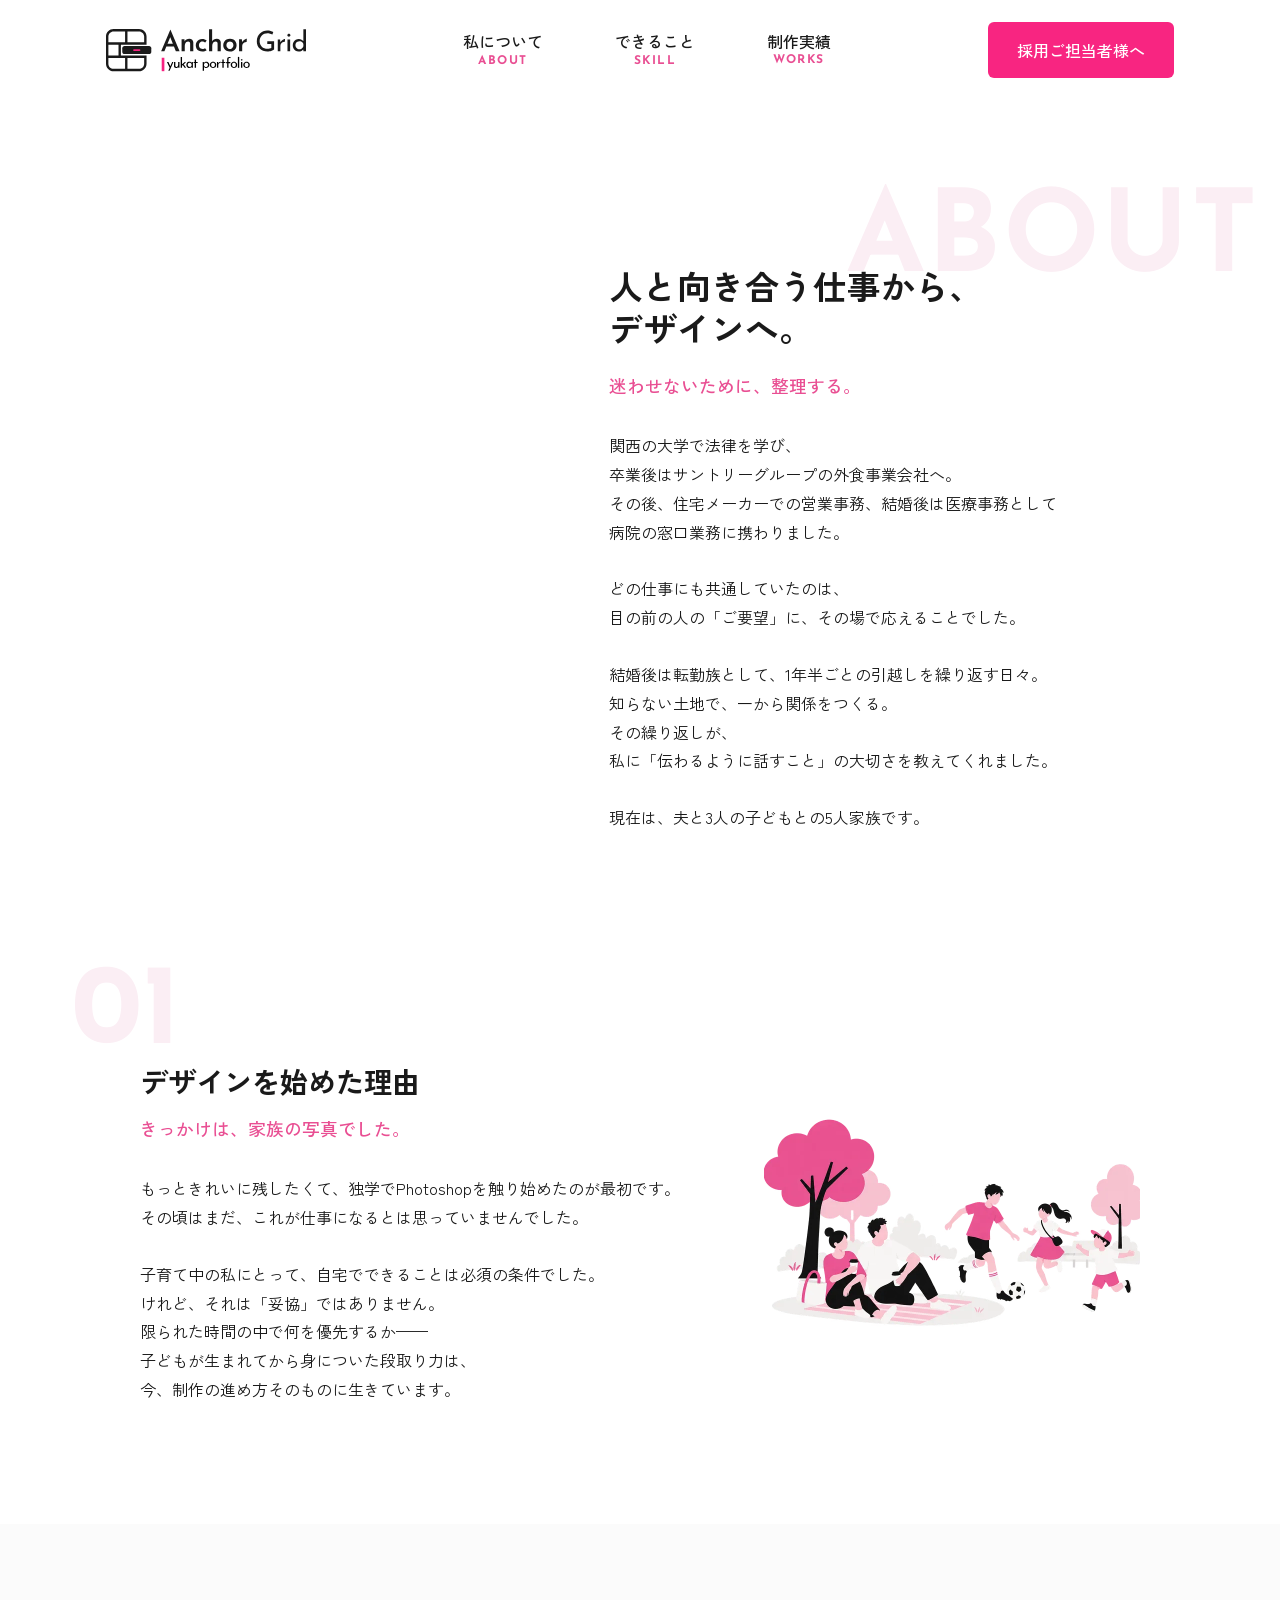
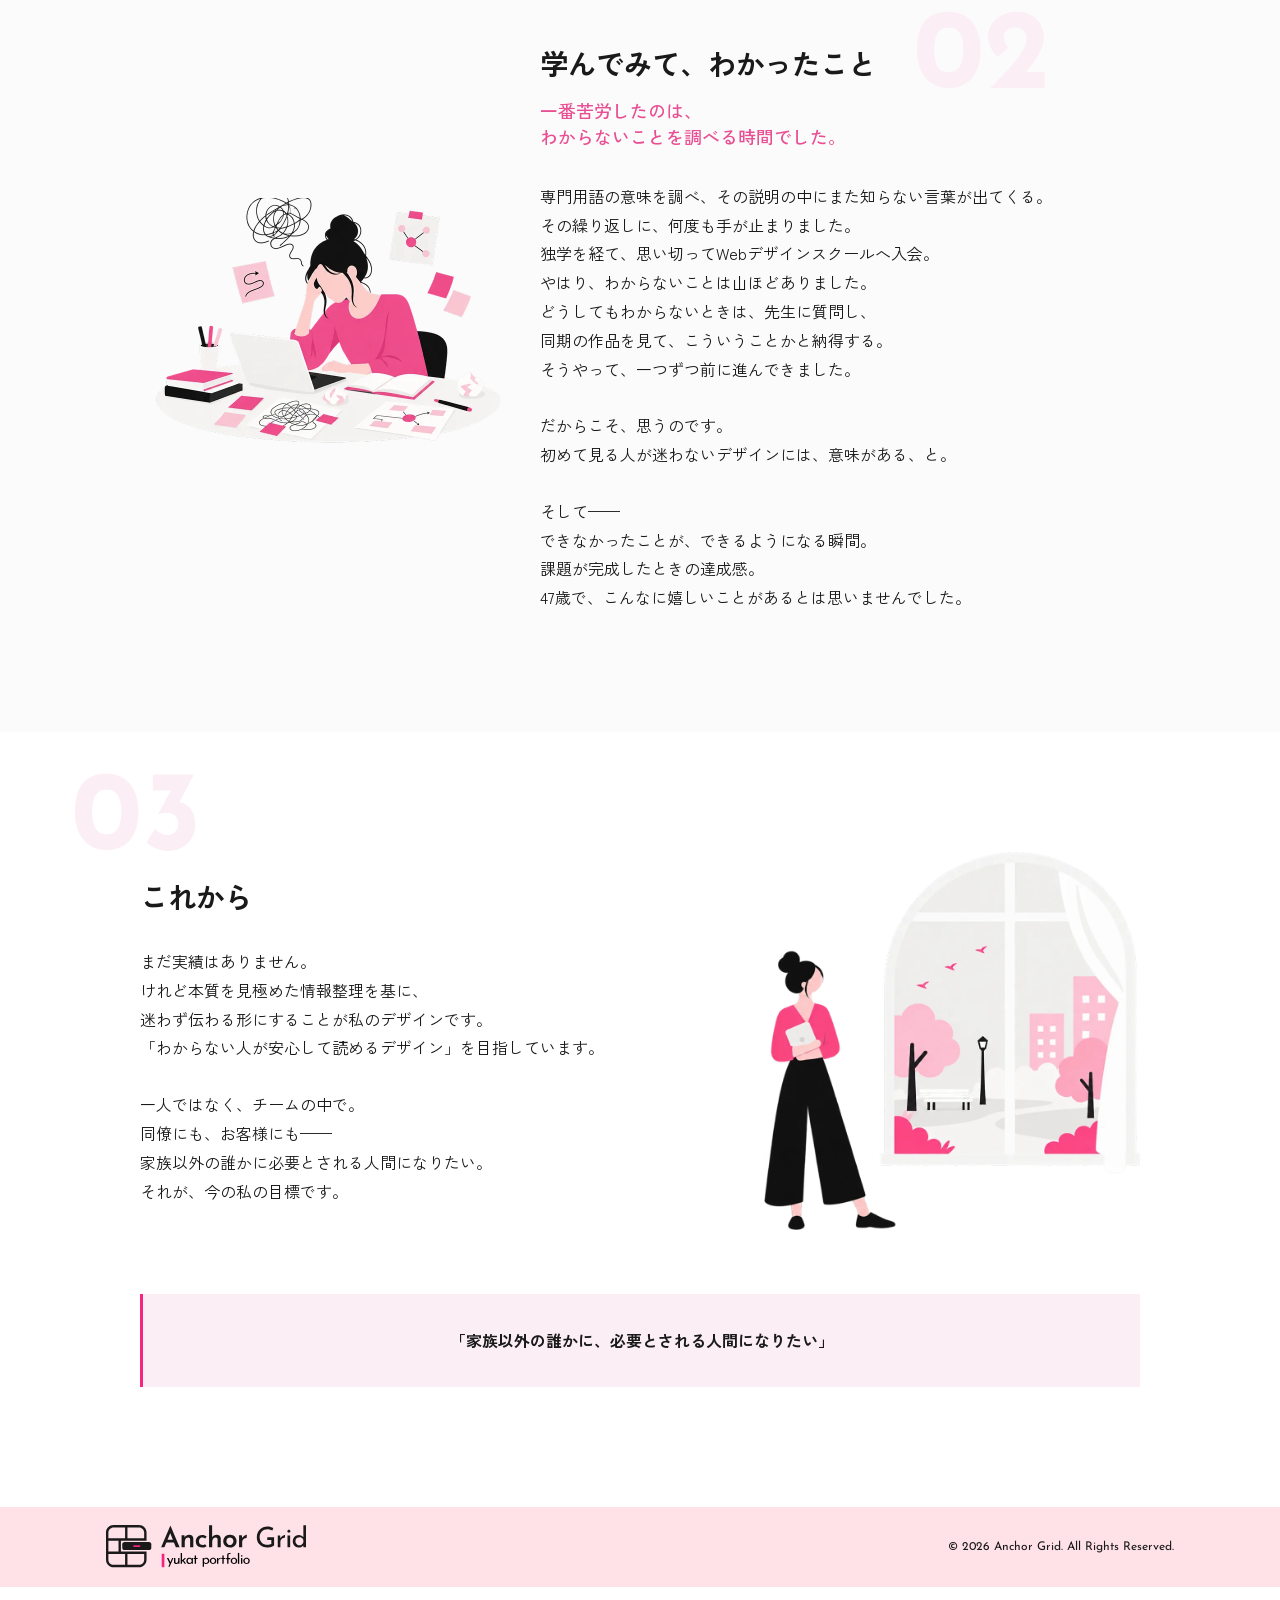
==== about.html @ 67279d37 "下層ページを追加 ■ 追加したページ（10枚） - about.html（私について） - works.html（制作実績一覧） - work-01.html 〜 work-05.html（作品詳細）" ====
<!doctype html>
<html lang="ja">
  <head>
    <meta charset="UTF-8" />
    <meta name="viewport" content="width=device-width, initial-scale=1.0" />
    <title>私について | Anchor Grid</title>

    <link rel="stylesheet" href="./css/reset.css" />
    <link rel="preconnect" href="https://fonts.googleapis.com" />
    <link rel="preconnect" href="https://fonts.gstatic.com" crossorigin />
    <link
      href="https://fonts.googleapis.com/css2?family=Josefin+Sans:wght@400;500;700&family=Zen+Kaku+Gothic+New:wght@400;500;700&display=swap"
      rel="stylesheet"
    />
    <link rel="stylesheet" href="./css/style.css" />
  </head>
  <body>
    <!-- ====================== ヘッダー ====================== -->
    <header class="header">
      <h1 class="logo">
        <a href="index.html">
          <img src="./images/icon-logo.svg" alt="Anchor Grid" />
        </a>
      </h1>
      <nav class="header-nav">
        <ul>
          <li>
            <a href="index.html#about">
              <span class="nav-ja">私について</span>
              <span class="nav-en">ABOUT</span>
            </a>
          </li>
          <li>
            <a href="index.html#skill">
              <span class="nav-ja">できること</span>
              <span class="nav-en">SKILL</span>
            </a>
          </li>
          <li>
            <a href="index.html#works">
              <span class="nav-ja">制作実績</span>
              <span class="nav-en">WORKS</span>
            </a>
          </li>
        </ul>
      </nav>
      <div class="hamburger"><span></span></div>

      <nav class="header-nav-sp">
        <ul>
          <li>
            <a href="index.html#about">
              <span class="nav-ja">私について</span>
              <span class="nav-en">ABOUT</span>
            </a>
          </li>
          <li>
            <a href="index.html#skill">
              <span class="nav-ja">できること</span>
              <span class="nav-en">SKILL</span>
            </a>
          </li>
          <li>
            <a href="index.html#works">
              <span class="nav-ja">制作実績</span>
              <span class="nav-en">WORKS</span>
            </a>
          </li>
          <li>
            <a href="index.html#contact">
              <span class="nav-ja">お問い合わせ</span>
              <span class="nav-en">CONTACT</span>
            </a>
          </li>
        </ul>
        <a href="contact.html" class="btn-cta">採用ご担当者様へ</a>
      </nav>

      <a href="contact.html" class="btn-cta">採用ご担当者様へ</a>
    </header>

    <!-- ================= ① Aboutヒーロー ================= -->
    <section class="about-hero">
      <div class="about-hero-figure">
        <picture>
          <source
            srcset="./images/about-hero-sp.webp"
            media="(max-width: 768px)"
          />
          <img
            src="./images/about-hero.webp"
            alt="ノートパソコンを持って立つ女性のイラスト"
          />
        </picture>
      </div>
      <div class="about-hero-body">
        <p class="about-watermark">ABOUT</p>
        <h2 class="about-hero-heading">
          人と向き合う<br class="br-sp" />仕事から、<br />デザインへ。
        </h2>
        <p class="about-lead">迷わせないために、整理する。</p>
        <p class="about-hero-text">
          関西の大学で法律を学び、<br class="br-md" />卒業後はサントリーグループの外食事業会社へ。<br />
          その後、住宅メーカーでの営業事務、結婚後は医療事務として<br />
          病院の窓口業務に携わりました。
        </p>
        <p class="about-hero-text">
          どの仕事にも共通していたのは、<br />
          目の前の人の「ご要望」に、その場で応えることでした。
        </p>
        <p class="about-hero-text">
          結婚後は転勤族として、1年半ごとの引越しを繰り返す日々。<br />
          知らない土地で、一から関係をつくる。<br />
          その繰り返しが、<br class="br-md" />私に「伝わるように話すこと」の大切さを教えてくれました。
        </p>
        <p class="about-hero-text">現在は、夫と3人の子どもとの5人家族です。</p>
      </div>
    </section>

    <!-- ================= ② デザインを始めた理由 ================= -->
    <section class="story">
      <div class="story-inner">
        <div class="story-body">
          <p class="story-num">01</p>
          <h2 class="story-heading">デザインを始めた理由</h2>
          <p class="about-lead">きっかけは、家族の写真でした。</p>
          <p class="story-text">
            もっときれいに残したくて、独学でPhotoshopを触り始めたのが最初です。<br />
            その頃はまだ、これが仕事になるとは思っていませんでした。
          </p>
          <p class="story-text">
            子育て中の私にとって、自宅でできることは必須の条件でした。<br />
            けれど、それは「妥協」ではありません。<br />
            限られた時間の中で何を優先するか——<br />
            子どもが生まれてから身についた段取り力は、<br />
            今、制作の進め方そのものに生きています。
          </p>
        </div>
        <div class="story-figure">
          <img
            src="./images/about-reason.webp"
            alt="公園で家族が過ごしているイラスト"
          />
        </div>
      </div>
    </section>

    <!-- ================= ③ 学んでみて、わかったこと ================= -->
    <section class="story story-soft story-reverse">
      <div class="story-inner">
        <div class="story-body">
          <p class="story-num">02</p>
          <h2 class="story-heading">学んでみて、わかったこと</h2>
          <p class="about-lead">
            一番苦労したのは、<br class="lead-br" />わからないことを調べる時間でした。
          </p>
          <p class="story-text">
            専門用語の意味を調べ、その説明の中にまた知らない言葉が出てくる。<br />
            その繰り返しに、何度も手が止まりました。<br />
            独学を経て、思い切ってWebデザインスクールへ入会。<br />
            やはり、わからないことは山ほどありました。<br />
            どうしてもわからないときは、先生に質問し、<br />
            同期の作品を見て、こういうことかと納得する。<br />
            そうやって、一つずつ前に進んできました。
          </p>
          <p class="story-text">
            だからこそ、思うのです。<br />
            初めて見る人が迷わないデザインには、意味がある、と。
          </p>
          <p class="story-text">
            そして——<br />
            できなかったことが、できるようになる瞬間。<br />
            課題が完成したときの達成感。<br />
            47歳で、こんなに嬉しいことがあるとは思いませんでした。
          </p>
        </div>
        <div class="story-figure">
          <img
            src="./images/about-learn.webp"
            alt="資料に囲まれてパソコンに向かう女性のイラスト"
          />
        </div>
      </div>
    </section>

    <!-- ================= ④ これから ================= -->
    <section class="story story-future">
      <div class="story-inner">
        <div class="story-body">
          <p class="story-num">03</p>
          <h2 class="story-heading">これから</h2>
          <p class="story-text">
            まだ実績はありません。<br />
            けれど本質を見極めた情報整理を基に、<br />
            迷わず伝わる形にすることが私のデザインです。<br />
            「わからない人が安心して読めるデザイン」を目指しています。
          </p>
          <p class="story-text">
            一人ではなく、チームの中で。<br />
            同僚にも、お客様にも——<br />
            家族以外の誰かに必要とされる人間になりたい。<br />
            それが、今の私の目標です。
          </p>
        </div>
        <div class="story-figure">
          <img
            src="./images/about-future.webp"
            alt="窓の外を眺める女性のイラスト"
          />
        </div>
        <blockquote class="about-quote">
          <p>「家族以外の誰かに、<br class="br-sp" />必要とされる人間になりたい」</p>
        </blockquote>
      </div>
    </section>

    <!-- ====================== フッター ====================== -->
    <footer class="footer">
      <div class="footer-inner">
        <a href="index.html">
          <img
            class="footer-logo"
            src="./images/icon-logo.svg"
            alt="Anchor Grid"
          />
        </a>
        <p class="copyright">© 2026 Anchor Grid. All Rights Reserved.</p>
      </div>
    </footer>

    <script src="https://ajax.googleapis.com/ajax/libs/jquery/3.7.1/jquery.min.js"></script>
    <script>
      $(function () {
        $(".hamburger").on("click", function () {
          $(".hamburger").toggleClass("open");
          $(".header-nav-sp").fadeToggle();
        });

        $(".header-nav-sp a, .logo a").on("click", function () {
          $(".hamburger").removeClass("open");
          $(".header-nav-sp").fadeOut();
        });
      });
    </script>
  </body>
</html>
---- css/style.css ----
@charset "utf-8";
*{
    box-sizing: border-box;
}
html{
    scroll-behavior: smooth;
}

/* ==========================================================
ヘッダー
============================================================= */
.logo{
    width: 200px;
}
.header{
    position: sticky;
    top: 0;
    z-index: 100;
    height: 100px;
    background-color: rgba(255, 255, 255, 0.2);
    backdrop-filter: blur(12px);
    -webkit-backdrop-filter: blur(12px);
    display: flex;
    justify-content: space-between;
    align-items: center;
    padding: 0 8.3%;
}
.header-nav ul{
    display: flex;
    gap: 72px;
}
.nav-ja{
    display: block;
    font-size: 16px;
    font-weight: 500;
    line-height: 1;
}
.nav-en{
    display: block;
    margin-top: 8%;
    font-family: "Josefin Sans", sans-serif;
    font-size: 12px;
    font-weight: 700;
    letter-spacing: 0.12em;
    line-height: 1;
    color: #e94f93;
}
.header-nav a{
    text-align: center;
}
.btn-cta{
    display: flex;
    justify-content: center;
    align-items: center;
    width: 186px;
    height: 56px;
    border-radius: 6px;
    background-color: #f82581;
    color: #ffffff;
    font-size: 16px;
    font-weight: 500;
}

/* ========================================================
ヒーロー
=========================================================== */
.hero{
    aspect-ratio: 1440 / 900;
    height: auto;
    padding-top: 100px;
    position: relative;
    max-width: 1440px;
    margin: 0 auto;
}
.hero-catch{
    font-size: min(3.89vw,56px);
    font-weight: 500;
    line-height: 1.2;
    margin-top: 5.6%;
}
.hero-catch strong{
    font-size: min(5vw,72px);
    font-weight: 500;
}
.hero-lead{
    position: relative;
    z-index: 1;
    writing-mode: vertical-rl;
    font-size: 14px;
    line-height: 2.5;
    letter-spacing: 0.15em;
    margin-left: 58.3%;
    margin-top: -1%;
}
.hero-illust{
    position: absolute;
    top: 37.8%;
    left: 29.2%;
    width: 63.5%;
}
.hero picture{
    display: contents;
}
.hero-grid-left{
    position: absolute;
    top: 0;
    left: 0;
    width: 24.3%;
}
.hero-grid-right{
    position: absolute;
    bottom: 10%;
    right: 0;
    width: 34%;
}
.hero-scroll{
    position: absolute;
    top: 60%;
    left: 5.5%;
    writing-mode: vertical-rl;
    font-family: "Josefin Sans", sans-serif;
    font-size: 12px;
    letter-spacing: 0.12em;
    color: #e94f93;
}
.hero-scroll-arrow{
    position: absolute;
    top: 58.9%;
    left: 5%;
    width: 16px;
}
/* ===============================================================
共通パーツ
================================================================== */
.section-label{
    font-family: "Josefin Sans", sans-serif;
    font-size: clamp(11px, 0.97vw, 14px);
    font-weight: 700;
    color: #e94f93;
    text-align: center;
}
.section-heading{
    font-size: min(2.22vw, 32px);
    font-weight: 500;
    text-align: center;
    margin-top: 8px;
}
.content-width{
    width: 69.4%;
    max-width: 1000px;
    margin: 0 auto;
    padding: 0 20px;
}

/* ==========================================================
私について（ABOUT）
============================================================= */
.about-text{
    width: 76.8%;
    font-size: 16px;
    line-height: 2.56;
    text-align: center;
    margin: 64px auto 0;
}
.view-more{
    display: inline-block;
    position: relative;
    margin-top: 100px;
    font-family: "Josefin Sans", sans-serif;
    font-size: 14px;
    letter-spacing: 0.04em;
    padding-bottom: 6px;
    color: #FD1774;
}
.view-more::after{
    content: "";
    position: absolute;
    left: 0;
    bottom: 0;
    width: 100%;
    height: 1px;
    background-color: #FD1774;
    transform-origin: left;
}
.view-more:hover::after{
    animation: draw-line 0.4s ease-out;    
}
@keyframes draw-line{
    0% { transform: scaleX(0);}
    100% { transform: scaleX(1);}
}
.about{
    text-align: center;
    position: relative;
    max-width: 1440px;
    margin: 0 auto;
    padding-top: 64px;
}
.about .content-width{
    position: relative;
    z-index: 1;
}
.about-illust{
    position: absolute;
    top: auto;
    bottom: -15.6%;
    left: 55.6%;
    width: 23.6%;
}
.tag{
    position: absolute;
    height: 26px;
    line-height: 26px;
    padding: 0 16px;
    background-color: #FFF9FA;
    font-size: 13px;
    border-radius: 4px;
    white-space: nowrap;
}
.tag-1{
    top: 22.1%;
    left: 13.7%;
    animation: float-a 1s ease-in-out infinite;
}
.tag-2{
    top: 42.8%;
    left: 10.1%;
    animation: float-b 2s ease-in-out infinite;
}
.tag-3{
    top: 67.1%;
    left: 10.4%;
    animation: float-c 3s ease-in-out infinite;
}
.tag-4{
    top: 92.9%;
    left: 15.9%;
    animation: float-d 2s ease-in-out infinite;
}
.tag-5{
    top: 21.5%;
    right: 12%;
    animation: float-e 3s ease-in-out infinite;
}
.tag-6{
    top: 43.4%;
    right: 12.5%;
    animation: float-f 2s ease-in-out infinite;
}
.tag-7{
    top: 65.1%;
    right: 10%;
    animation: float-g 1s ease-in-out infinite;
}
.tag-8{
    top: 89.4%;
    right: 11.5%;
    animation: float-h 3s ease-in-out infinite;
}
@keyframes float-a{
    0%, 100% { transform: translateY(0)     rotate(-4deg); }
    50%      { transform: translateY(-4px) rotate(-4deg); }
}
@keyframes float-b{
    0%, 100% { transform: translateY(0)     rotate(2deg); }
    50%      { transform: translateY(-8px) rotate(2deg); }
}
@keyframes float-c{
    0%, 100% { transform: translateY(0)     rotate(-5deg); }
    50%      { transform: translateY(-12px) rotate(-5deg); }
}
@keyframes float-d{
    0%, 100% { transform: translateY(0)     rotate(4deg); }
    50%      { transform: translateY(-8px) rotate(4deg); }
}
@keyframes float-e{
    0%, 100% { transform: translateY(0)     rotate(-6deg); }
    50%      { transform: translateY(-12px) rotate(-6deg); }
}
@keyframes float-f{
    0%, 100% { transform: translateY(0)     rotate(8deg); }
    50%      { transform: translateY(-10px) rotate(8deg); }
}
@keyframes float-g{
    0%, 100% { transform: translateY(0)     rotate(-7deg); }
    50%      { transform: translateY(-4px) rotate(-7deg); }
}
@keyframes float-h{
    0%, 100% { transform: translateY(0)     rotate(10deg); }
    50%      { transform: translateY(-4px) rotate(10deg); }
}
/* =================================================
できること（SKILL）
==================================================== */
.skill{
    max-width: 1440px;
    margin: 160px auto 0;
    text-align: center;
}
.skill-inner{
    max-width: 1200px;
    margin: 0 auto;
    padding: 46px 0;
    background-color: #FBEEF4;
    border-radius: 8px;
}
.skill-list{
    display: flex;
    gap: 24px;
    max-width: 1000px;
    margin: 0 auto;
    margin-top: 64px;
}
.skill-card{
    width: 23.2%;
    background-color: #ffffff;
    border-left: 8px solid #F4C0CD;
    border-radius: 6px;
    padding: 23px 23px 0;
    text-align: left;
}
.skill-name{
    font-size: 17px;
    line-height: 1.45;
    font-family: "Josefin Sans",sans-serif;
    font-weight: 700;
    padding-bottom: 8px;
    border-bottom: 1px solid #E6E2D8;
    margin-bottom: 8px;
}
.skill-text{
    font-size: 13px;
    font-weight: 500;
    line-height: 1.6;
    padding-bottom: 32px;
    letter-spacing: 0.04em;
}
.skill-illust{
    width: 34.2%;
}

/* ===============================================
制作実績　(works)
================================================== */
.works{
    position: relative;
    margin: 100px 0 0;
    padding-top: 60px;
    text-align: center;
    background-image: repeating-linear-gradient(
        to bottom,
        #FFE1FC 0px,
        #FFE1FC 1px,
        transparent 1px,
        transparent 113px
    );
    padding-bottom: 180px;
}

.works-inner{
    max-width: 1440px;
    margin: 0 auto;    
}
.works-head{
    position: relative;
}
.works-icon{
    position: absolute;
    top: 0;
    margin-top: -2.08%;
    left: 31.8%;
    width: 8.8%;
}
.work-card{
    display: flex;
    max-width: 760px;
    aspect-ratio: 760 / 360;
    height: auto;
    margin: 64px auto 0;
    border: min(0.56vw, 8px) solid #EDD9DF;
    text-align: left;
    background-color: #ffffff;
    transform: scale(0.75);
    opacity: 0.7;
    transition: 0.3s;
    will-change: transform;
}
.slick-initialized .work-card{
    display: flex;
}
/* カード全体をリンクにする。中の2つを横並びに保つ */
.work-card-link{
    display: flex;
    width: 100%;
    color: inherit;
}
.work-info{
    width: 34%;
}
.work-image-area{
    width: 66%;
    background-color: #F4C0CD;
    display: flex;
    justify-content: center;
    align-items: center;
    padding: min(1.39vw, 20px);
    border-left: 1px solid #E6E2D8;

}
.work-image{
    width: 70%;
}
.work-num{
    display: inline-block;
    font-family: "Josefin Sans", sans-serif;
    font-size: min(1.11vw, 16px);
    background-color: #F4C0CD;
    padding: min(0.56vw, 8px) min(2.99vw, 43px) min(0.56vw, 8px) min(0.83vw, 12px);
    border-radius: 0px min(0.28vw, 4px) min(0.28vw, 4px) 0px;
    margin-top: min(4.86vw, 70px);
}
.work-category{
    font-size: min(0.83vw, 12px);
    font-weight: 500;
    color: #E94F93;
    margin-top: min(1.53vw, 22px);
    margin-left: min(0.69vw, 10px);
}
.work-title{
    font-family: "Zen Kaku Gothic New", sans-serif;
    font-size: min(1.53vw, 22px);
    font-weight: 700;
    line-height: 1.3;
    margin-top: min(0.83vw, 12px);
    margin-left: min(0.69vw, 10px);
}
.work-tool{
    display: inline-block;
    font-size: min(0.83vw, 12px);
    background-color: #F5F2F4;
    margin-top: min(0.97vw, 14px);
    margin-left: min(0.69vw, 10px);
    border-radius: 4px;
    color: #9E9E9E;
    padding: 2px 4px;
    width: 100%;
    max-width: min(9.72vw, 140px);
    text-align: center;
}
.work-image-double{
    align-items: center;
}
.work-image-inner{
    display: flex;
    align-items: flex-end;
    gap: 2%;
}
.work-image-luxury{
    width: 43%;
}
.work-image-pop{
    width: 54%;
}
.work-title-03{
    letter-spacing: -0.06em;
}
.work-title-04{
    letter-spacing: -0.06em;
}
.work-image-04{
    width: 93%;
}
.work-image-05{
    width: 80%;
}
.work-image-01{
    width: 85%;
}
.work-title-05{
    letter-spacing: 0.05em;
}
.slick-center,
.is-center{
    transform: scale(1);
    opacity: 1;
}
.slick-prev,
.slick-next{
    top: auto;
    bottom: -88px;
    transform: none;
    width: 48px;
    height: 48px;
    border: 1px solid #1A1A1A;
    border-radius: 50%;
}
.slick-prev{
    left: auto;
    right: 50%;
    margin-right: 12px;
}
.slick-next{
    left: 50%;
    right: auto;
    margin-left: 12px;
}
.slick-prev:before,
.slick-next:before{
    color: #1A1A1A;
    opacity: 1;
    font-family: "Josefin Sans", sans-serif;
    font-size: 28px;
}
.slick-prev:before{
    content: "‹";
}
.slick-next:before{
    content: "›";
}
.works-more{
    display: inline-block;
    position: relative;
    margin-top: 120px;
    font-family: "Zen Kaku Gothic New", sans-serif;
    font-size: 16px;
    font-weight: 400;
    letter-spacing: 0.04em;
    padding-bottom: 8px;
}
.works-more::after{
    content: "";
    position: absolute;
    left: 0;
    bottom: 0;
    width: 100%;
    height: 1px;
    background-color: #1A1A1A;
    transform-origin: left;
}
.works-more:hover::after{
    animation: draw-line 0.4s ease-out;
}
/* ==========================================================
お問い合わせ
============================================================= */
.contact{
    position: relative;
    overflow: hidden;
    max-width: 1440px;
    margin: 0 auto;
    padding-top: 64px;
    padding-bottom: 177px;
    text-align: center;
}
.contact-text{
    margin-top: 36px;
    font-size: 16px;
    line-height: 2;
}
.contact-btn{
    margin: 68px auto 0;
}
.contact-deco{
    position: absolute;
    top: 60px;
    left: 0px;
    width: 17.4%;
}
.contact-illust{
    position: absolute;
    top: 200px;
    right: 19.6%;
    width: 22.2%;
    aspect-ratio: 1;
    object-fit: contain;
}
/* ==========================================================
フッター
============================================================= */
.footer{
    background-color: #FFE1E8;
}
.footer-inner{
    display: flex;
    justify-content: space-between;
    align-items: center;
    max-width: 1440px;
    height: 80px;
    margin: 0 auto;
    padding: 0 8.3%; 
}
.footer-logo{
    width: 200px;
}
.copyright{
    font-family: "Josefin Sans", sans-serif;
    font-size: 12px;
}
/* ==========================================================
ホバー（ヘッダー）
============================================================= */

/* ロゴ */
.logo a{
    display: block;
    transition: 0.3s;
}
.logo a:hover{
    opacity: 0.4;
}

/* ナビ3つ */
.header-nav a{
    transition: 0.3s;
}
.header-nav a:hover{
    opacity: 0.4;
}

/* 色の入れ替え用 */
.nav-ja,
.nav-en{
    transition: 0.3s;
}
.header-nav a:hover .nav-ja{
    color: #e94f93;
}
.header-nav a:hover .nav-en{
    color: #1a1a1a;
}

/* CTAボタン */
.btn-cta{
    transition: 0.3s;
}
.btn-cta:hover{
    background-color: #F891BE;
}
/* ==========================================================
ホバー（制作実績）
============================================================= */

/* カード（中央のみ） */
.slick-center:hover,
.is-center:hover{
    border-color: #F82581;
}

/* 矢印ボタン */
.slick-prev,
.slick-next{
    transition: 0.3s;
}
.slick-prev:hover,
.slick-next:hover{
    opacity: 0.4;
}
/* カーソルを指マークに */
.slick-center,
.is-center{
    cursor: pointer;
}

/* 画像がゆっくり拡大 */
.work-image-area{
    overflow: hidden;
}
.work-image{
    transition: 0.4s;
}
.slick-center:hover .work-image,
.is-center:hover .work-image{
    transform: scale(1.08);
}
.work-info{
    transition: 0.3s;
}
.slick-center:hover .work-info,
.is-center:hover .work-info{
    background-color: #FBEEF4;
}
/* ==========================================================
ホバー（フッター）
============================================================= */
.footer-inner a{
    transition: 0.3s;
}
.footer-inner a:hover{
    opacity: 0.4;
}
#about,
#skill,
#works,
#contact{
    scroll-margin-top: 120px;
}
/* ==========================================================
ハンバーガーメニュー
============================================================= */
.hamburger{
    display: none;
    position: relative;
    width: 32px;
    height: 22px;
    cursor: pointer;
    z-index: 200;
}
.hamburger span,
.hamburger::before,
.hamburger::after{
    content: "";
    position: absolute;
    left: 0;
    width: 100%;
    height: 2px;
    background-color: #1A1A1A;
    transition: 0.3s;
}
.hamburger::before{ top: 0; }
.hamburger span{ top: 10px; }
.hamburger::after{ bottom: 0; }

.hamburger.open span{ background-color: transparent; }
.hamburger.open::before{ top: 10px; transform: rotate(45deg); }
.hamburger.open::after{ bottom: 10px; transform: rotate(-45deg); }

.header-nav-sp{
    display: none;
    position: fixed;
    top: 100px;
    left: 0;
    width: 100%;
    height: calc(100vh - 100px);
    background-color: #ffffff;
    z-index: 150;
    padding-top: 60px;
    text-align: center;
}
.header-nav-sp ul{
    display: flex;
    flex-direction: column;
    gap: 40px;
}
.header-nav-sp .nav-ja{
    font-size: 20px;
}
.header-nav-sp .nav-en{
    font-size: 14px;
    color: #1a1a1a;
    margin-top: 6px;
}
.header-nav-sp .btn-cta{
    margin: 60px auto 0;
}
/* ==========================================================
Aboutページ
============================================================= */
.br-sp,
.br-md,
.br-card{
    display: none;
}
/* パソコンだけ改行する（スマホでは自然に折り返す） */
.br-pc{
    display: inline;
}
.about-hero{
    position: relative;
    overflow: hidden;
    display: flex;
    align-items: flex-start;
    gap: 1.81%;
    max-width: 1440px;
    margin: 0 auto;
    padding-bottom: 110px;
}
.about-hero-figure{
    width: 45.8%;
    margin-top: 60px;
    flex-shrink: 0;
}
.about-hero-figure picture{
    display: contents;
}
.about-hero-figure img{
    width: 100%;
    display: block;
}
.about-hero-body{
    padding-top: 165px;
    padding-right: 40px;
}
.about-watermark{
    position: absolute;
    top: 72px;
    right: 20px;
    width: 700px;
    text-align: right;
    font-family: "Josefin Sans", sans-serif;
    font-size: min(8.89vw, 128px);
    line-height: 1.25;
    font-weight: 700;
    color: #FBEEF4;
    letter-spacing: 0.02em;
}
.about-hero-heading{
    position: relative;
    z-index: 1;
    font-family: "Zen Kaku Gothic New", sans-serif;
    font-size: min(2.64vw, 38px);
    line-height: 1.25;
    font-weight: 700;
    color: #1A1A1A;
}
.about-lead{
    position: relative;
    z-index: 1;
    font-size: min(1.39vw, 20px);
    line-height: 1.45;
    font-weight: 500;
    color: #E94F93;
    margin-top: 24px;
}
.about-hero-text{
    position: relative;
    z-index: 1;
    max-width: 580px;
    font-size: 16px;
    line-height: 1.8;
    color: #1A1A1A;
    margin-top: 32px;
}
.about-hero-text + .about-hero-text{
    margin-top: 28px;
}

/* ---------- 01 / 02 / 03 の共通ブロック ---------- */
.story{
    position: relative;
    overflow: hidden;
    padding-bottom: 120px;
}
.story-soft{
    background-color: #FBFBFB;
}
.story-inner{
    display: flex;
    flex-wrap: wrap;
    align-items: center;
    justify-content: center;
    gap: 24px;
    max-width: 1040px;
    margin: 120px auto 0;
    padding: 0 20px;
}
.story-reverse .story-inner{
    flex-direction: row-reverse;
}
.story-body{
    flex: 600 1 0;
    min-width: 0;
}
.story-num{
    position: absolute;
    top: 16px;
    left: 5.56%;
    font-family: "Josefin Sans", sans-serif;
    font-size: min(8.89vw, 128px);
    line-height: 1;
    font-weight: 700;
    color: #FBEEF4;
}
.story-reverse .story-num{
    top: 79px;
    left: 71.3%;
    right: auto;
}
.story-future .story-num{
    top: 33px;
}
.story-heading{
    position: relative;
    z-index: 1;
    font-family: "Zen Kaku Gothic New", sans-serif;
    font-size: min(2.22vw, 32px);
    line-height: 1.35;
    font-weight: 700;
    color: #1A1A1A;
}
.story-body .about-lead{
    margin-top: 16px;
}
.story-text{
    position: relative;
    z-index: 1;
    font-size: 16px;
    line-height: 1.8;
    color: #1A1A1A;
    margin-top: 32px;
}
.story-text + .story-text{
    margin-top: 28px;
}
.story-figure{
    flex: 376 1 0;
    min-width: 0;
}
.story-figure img{
    width: 100%;
    display: block;
}

/* ---------- 引用ブロック ---------- */
.about-quote{
    width: 100%;
    margin: 40px 0 0;
    padding: 32px 40px;
    background-color: #FBEEF4;
    border-left: 3px solid #F82581;
    text-align: center;
}
.about-quote p{
    font-family: "Zen Kaku Gothic New", sans-serif;
    font-size: min(1.25vw, 18px);
    line-height: 1.8;
    font-weight: 700;
    color: #1A1A1A;
}

/* ==========================================================
制作実績一覧（works.html）
============================================================= */
.works-page{
    position: relative;
    overflow: hidden;
    max-width: 1440px;
    margin: 0 auto;
    padding-bottom: 120px;
}
.works-page-watermark{
    position: absolute;
    top: 14px;
    right: 20px;
    width: 700px;
    text-align: right;
    font-family: "Josefin Sans", sans-serif;
    font-size: min(8.89vw, 128px);
    line-height: 1.25;
    font-weight: 700;
    color: #FBEEF4;
    letter-spacing: 0.02em;
}
.works-page-heading{
    position: relative;
    z-index: 1;
    font-family: "Zen Kaku Gothic New", sans-serif;
    font-size: min(3.33vw, 48px);
    line-height: 1.25;
    font-weight: 700;
    color: #1A1A1A;
    text-align: center;
    padding-top: 127px;
}
.works-grid{
    display: flex;
    flex-wrap: wrap;
    gap: 49px 21px;
    max-width: 1040px;
    margin: 45px auto 0;
    padding: 0 20px;
}
.works-item{
    width: calc(50% - 10.5px);
    background-color: #ffffff;
    border: 1px solid #F0EBE9;
    border-radius: 4px;
    overflow: hidden;
}
.works-item-figure{
    aspect-ratio: 488 / 282;
    background-color: #FBEEF4;
    display: flex;
    justify-content: center;
    align-items: center;
    padding: 16px;
}
.works-item-figure img{
    max-width: 100%;
    max-height: 100%;
    object-fit: contain;
}
.works-item-figure-double{
    gap: 2%;
}
.works-item-figure-double img{
    max-width: 48%;
}
.works-item-body{
    padding: 24px 20px 28px;
}
/* 1枚目だけ説明文が0.5px入りきらず2行になるため、左右の余白を3pxだけ詰めて1行に収める */
.works-item-wide .works-item-body{
    padding-left: 17px;
    padding-right: 17px;
}
.works-item-title{
    font-family: "Zen Kaku Gothic New", sans-serif;
    font-size: min(1.53vw, 22px);
    line-height: 1.45;
    font-weight: 700;
    color: #1A1A1A;
}
.works-item-text{
    font-size: 14px;
    line-height: 1.8;
    color: #8A8A8A;
    margin-top: 12px;
}
.works-item-tags{
    display: flex;
    flex-wrap: wrap;
    gap: 8px;
    margin-top: 16px;
}
.works-item-tags li{
    background-color: #F5F2F4;
    border-radius: 4px;
    padding: 6px 12px;
    font-size: 12px;
    line-height: 1;
    font-weight: 500;
    letter-spacing: 0.08em;
    color: #1A1A1A;
}
.works-item-link{
    display: inline-block;
    position: relative;
    margin-top: 24px;
    padding-bottom: 6px;
    font-size: 14px;
    font-weight: 500;
    color: #E94F93;
}
.works-item-link::after{
    content: "";
    position: absolute;
    left: 0;
    bottom: 0;
    width: 100%;
    height: 1px;
    background-color: #E94F93;
    transform-origin: left;
}
.works-item-link:hover::after{
    animation: draw-line 0.4s ease-out;
}

/* ==========================================================
作品詳細（work-01.html 〜 work-05.html）
========================================================== */
.detail{
    max-width: 1440px;
    margin: 0 auto;
    padding-bottom: 82px;
}
.detail-inner{
    max-width: 1168px;
    margin: 0 auto;
    padding: 0 20px;
}
/* ピンク帯だけ1128px。ほかのセクションは1000pxで中央に置く */
.detail-figure,
.detail-block,
.detail-pager{
    max-width: 1000px;
    margin-left: auto;
    margin-right: auto;
}

/* ---------- ピンクの見出しブロック ---------- */
.detail-hero{
    margin-top: 40px;
    background-color: #FBEEF4;
    padding: 64px 68px;
}
.breadcrumb{
    font-size: 14px;
    line-height: 1.5;
    color: #8A8A8A;
}
.breadcrumb a{
    color: #8A8A8A;
}
.breadcrumb-sep{
    margin: 0 6px;
}

.detail-label{
    font-family: "Josefin Sans", sans-serif;
    font-size: 14px;
    line-height: 1.5;
    font-weight: 700;
    letter-spacing: 0.08em;
    color: #E94F93;
    margin-top: 18px;
}
.detail-title{
    font-size: min(3.33vw, 48px);
    line-height: 1.25;
    font-weight: 700;
    color: #1A1A1A;
    margin-top: 8px;
}
.detail-tags{
    display: flex;
    flex-wrap: wrap;
    gap: 10px;
    margin-top: 6px;
}
.detail-tags li{
    display: flex;
    align-items: center;
    height: 28px;
    padding: 0 11px;
    background-color: #ffffff;
    border-radius: 4px;
    font-size: 12px;
    line-height: 1;
    letter-spacing: 0.06em;
    color: #1A1A1A;
}
.detail-lead{
    font-size: 16px;
    line-height: 1.8;
    color: #1A1A1A;
    margin-top: 10px;
}

/* ---------- 作品画像 ---------- */
.detail-figure{
    margin-top: 22px;
    padding-bottom: 80px;
}
.detail-figure img{
    display: block;
    width: 86.8%;
    margin: 0 auto;
    aspect-ratio: 4 / 3;
    object-fit: contain;
}
/* 2案を並べて見せる（work-03）。下端を揃える */
.detail-figure-pair{
    display: flex;
    align-items: flex-end;
    justify-content: center;
    gap: 1.3%;
    width: 100%;
}
.detail-figure-pair img{
    margin: 0;
}
.detail-figure-pair .detail-figure-luxury{
    width: 45%;
    aspect-ratio: 1 / 1;
}
.detail-figure-pair .detail-figure-pop{
    width: 50%;
    aspect-ratio: 500 / 281;
}

/* 正方形バナー（work-02など）は横幅を抑えて中央に置く */
.detail-figure-square img{
    width: 75.4%;
    aspect-ratio: 1 / 1;
}
/* 横長の一枚もの（work-04）。1000pxの箱より少し外まで広げる */
.detail-figure-wide{
    max-width: 1046px;
}
.detail-figure-wide img{
    width: 100%;
    aspect-ratio: 2088 / 1270;
}
/* work-05はさらに大きい1322px。ピンク帯(1128px)より外まで出すため、
   いったん中央に寄せてから自分の幅の半分だけ左にずらす */
.detail-figure-work05{
    max-width: none;
    width: min(1322px, calc(100vw - 40px));
    margin-left: 50%;
    transform: translateX(-50%);
}
.detail-figure-work05 img{
    width: 100%;
    aspect-ratio: 2662 / 1766;
}

/* ---------- セクション共通 ---------- */
.detail-section-label{
    font-family: "Josefin Sans", sans-serif;
    font-size: 14px;
    line-height: 1;
    font-weight: 700;
    letter-spacing: 0.08em;
    color: #E94F93;
}
.detail-section-heading{
    font-size: min(1.53vw, 22px);
    line-height: 1.45;
    font-weight: 700;
    color: #1A1A1A;
    margin-top: 2px;
}
.detail-block-overview{
    padding-bottom: 60px;
}
.detail-block-purpose{
    padding-bottom: 120px;
}
.detail-block-challenge{
    padding-bottom: 96px;
}


/* ---------- 制作概要の表 ---------- */
.detail-table{
    margin-top: 20px;
}
.detail-table-row{
    display: flex;
    align-items: center;
    min-height: 58px;
    border-bottom: 1px solid #F2F0EB;
}
.detail-table-row dt{
    width: 160px;
    flex-shrink: 0;
    font-size: 14px;
    line-height: 1.6;
    color: #8A8A8A;
}
.detail-table-row dd{
    font-size: 14px;
    line-height: 1.6;
    color: #1A1A1A;
}

/* ---------- 本文とカード ---------- */
.detail-body{
    font-size: 16px;
    line-height: 1.8;
    color: #1A1A1A;
    margin-top: 8px;
}
.detail-cards{
    display: flex;
    gap: 8px;
    margin-top: 12px;
}
.detail-card{
    width: calc(50% - 4px);
    background-color: #ffffff;
    border: 1px solid #F0EBE9;
    border-radius: 4px;
    padding: 32px 28px;
}
.detail-card-title{
    font-size: min(1.39vw, 20px);
    line-height: 1.45;
    font-weight: 700;
    color: #1A1A1A;
}
.detail-card-text{
    font-size: 15px;
    line-height: 2;
    color: #1A1A1A;
    margin-top: 16px;
}

/* ---------- 前後の作品へ ---------- */
.detail-pager{
    display: flex;
    justify-content: center;
    align-items: center;
    gap: 24px;
}
.detail-pager a{
    display: flex;
    align-items: center;
    justify-content: center;
    min-height: 40px;
    padding: 0 20px;
    border: 1px solid #F0EBE9;
    border-radius: 4px;
    font-size: 13px;
    line-height: 1.5;
    color: #1A1A1A;
}

/* ==========================================================
お問い合わせ／プライバシーポリシー／送信完了
========================================================== */
.contact-page{
    position: relative;
    overflow: hidden;
    max-width: 1440px;
    margin: 0 auto;
    padding-bottom: 120px;
}
.contact-page-watermark{
    position: absolute;
    top: 60px;
    right: 20px;
    width: 700px;
    text-align: right;
    font-family: "Josefin Sans", sans-serif;
    font-size: min(8.89vw, 128px);
    line-height: 1.05;
    font-weight: 700;
    color: #FBEEF4;
    letter-spacing: 0.02em;
}
.contact-inner{
    position: relative;
    z-index: 1;
    width: 600px;
    max-width: calc(100% - 40px);
    margin: 0 auto;
    padding-top: 48px;
}
.contact-page-heading{
    font-size: min(3.33vw, 48px);
    line-height: 1.25;
    font-weight: 700;
    color: #1A1A1A;
}
.contact-page-lead{
    font-size: 14px;
    line-height: 1.9;
    color: #1A1A1A;
    margin-top: 20px;
}
.contact-page-required{
    font-size: 12px;
    line-height: 1.5;
    color: #E94F93;
    margin-top: 12px;
}

/* ---------- 入力フォーム ---------- */
.contact-form{
    margin-top: 24px;
}
.form-group{
    margin-top: 20px;
}
.form-label{
    display: block;
    font-size: 13px;
    line-height: 1.5;
    font-weight: 500;
    color: #1A1A1A;
}
.form-req{
    color: #E94F93;
}
.form-input,
.form-textarea{
    display: block;
    width: 100%;
    margin-top: 8px;
    padding: 12px 14px;
    background-color: #ffffff;
    border: 1px solid #E5E0DE;
    border-radius: 4px;
    font-family: inherit;
    font-size: 14px;
    line-height: 1.6;
    color: #1A1A1A;
}
.form-input::placeholder,
.form-textarea::placeholder{
    color: #B5AFAD;
}
.form-input:focus,
.form-textarea:focus{
    outline: 2px solid #F4C0CD;
    outline-offset: 1px;
}
.form-textarea{
    height: 104px;
    resize: vertical;
}
.form-agree{
    display: flex;
    align-items: center;
    gap: 8px;
    margin-top: 24px;
    font-size: 13px;
    line-height: 1.5;
}
.form-agree a{
    color: #E94F93;
    text-decoration: underline;
}
.form-submit{
    display: block;
    width: 200px;
    margin: 28px auto 0;
    padding: 13px;
    background-color: #E94F93;
    border: none;
    border-radius: 4px;
    font-family: inherit;
    font-size: 14px;
    line-height: 1.5;
    font-weight: 500;
    color: #ffffff;
    cursor: pointer;
    transition: 0.3s;
}
.form-submit:hover{
    background-color: #F82581;
}

/* ---------- プライバシーポリシー ---------- */
.privacy-block{
    margin-top: 32px;
}
.privacy-heading{
    font-size: 18px;
    line-height: 1.5;
    font-weight: 700;
    color: #1A1A1A;
}
.privacy-text{
    font-size: 14px;
    line-height: 1.9;
    color: #1A1A1A;
    margin-top: 8px;
}
.privacy-back{
    display: block;
    width: 280px;
    margin: 48px auto 0;
    padding: 13px;
    border: 1px solid #E94F93;
    border-radius: 4px;
    text-align: center;
    font-size: 14px;
    line-height: 1.5;
    color: #E94F93;
    transition: 0.3s;
}
.privacy-back:hover{
    background-color: #FBEEF4;
}

/* ---------- 送信完了 ---------- */
.sent-inner{
    text-align: center;
    padding-top: 120px;
}
.sent-icon{
    display: block;
    width: 64px;
    height: auto;
    margin: 0 auto 20px;
}
.sent-text{
    font-size: 14px;
    line-height: 1.9;
    color: #1A1A1A;
    margin-top: 20px;
}
.sent-back{
    display: block;
    width: 200px;
    margin: 32px auto 0;
    padding: 13px;
    background-color: #E94F93;
    border-radius: 4px;
    text-align: center;
    font-size: 14px;
    line-height: 1.5;
    font-weight: 500;
    color: #ffffff;
    transition: 0.3s;
}
.sent-back:hover{
    background-color: #F82581;
}

/* ==========================================================
ノートPC（1280px以下）
========================================================== */
@media screen and (max-width: 1280px) {
    /* 本文の長い行が折り返す手前で、読点のところで改行する */
    .br-md{
        display: inline;
    }
}

/* ==========================================================
タブレット（1100px以下）
============================================================= */
@media screen and (max-width: 1100px) {
    /* ---------- Aboutヒーロー：窮屈になる手前で1カラムへ ---------- */
    .br-md{
        display: none;
    }

    /* ---------- Works：カードが狭くなるので説明文を意味の切れ目で改行 ---------- */
    .br-card{
        display: inline;
    }
    .about-hero{
        display: block;
        padding: 0 5.6% 64px;
    }
    .about-hero-figure{
        width: 48%;
        /* 上20px ＋ ABOUTの高さ100px（80×1.25） ＋ 36px */
        margin: 156px auto 0;
    }
    .about-hero-body{
        padding-top: 0;
        padding-right: 0;
    }
    .about-watermark{
        top: 20px;
        right: 0;
        left: auto;
        width: auto;
        font-size: 80px;
    }
    .about-hero-heading{
        margin-top: 24px;
    }
    .about-hero-text{
        max-width: none;
    }


    .contact-illust{
        width: 16%;
        right: 6%;
    }

    .logo{
        width: 170px;
    }
    .header-nav ul{
        gap: 32px;
    }
    .header-nav a{
        white-space: nowrap;
    }
    .btn-cta{
        width: 160px;
        font-size: 14px;
    }
    .tag{
        height: 22px;
        line-height: 22px;
        padding: 0 12px;
        font-size: 11px;
    }
    .hero-lead{
        font-size: 12px;
        line-height: 2;
    }
    .about-text{
        font-size: 15px;
    }
    /* お問い合わせ：本文が広がりすぎて左の飾りに乗るのを防ぐ */
    .contact-text{
        max-width: 480px;
        margin-left: auto;
        margin-right: auto;
    }
}
/* ==========================================================
タブレット（1000px以下）
========================================================== */
@media screen and (max-width: 1000px) {
    /* 作品詳細：2列だと1行28文字を切って窮屈になるため、手前で1列に切り替える */
    .detail-cards{
        flex-direction: column;
        gap: 16px;
    }
    .detail-cards .detail-card{
        width: 100%;
    }
}

/* ==========================================================
タブレット（900px以下）
========================================================== */
@media screen and (max-width: 900px) {
    /* できること：カードが窮屈になる手前で2列に切り替える */
    .skill-inner{
        margin: 0 20px;
        padding: 32px 20px;
    }
    .skill-list{
        flex-wrap: wrap;
        gap: 8px;
        max-width: none;
        justify-content: center;
    }
    .skill-card{
        width: calc(50% - 4px);
    }
    /* 私について：本文が短く割れる手前で左揃えに切り替える */
    .about-text{
        text-align: left;
        padding: 0 20px;
        font-size: 14px;
        line-height: 2;
        margin: 32px auto 0;
        width: 100%;
        max-width: 500px;
    }    
    /* 経歴タグ：本文が左に寄ってくるので、タグを画面端へ逃がす */
    .tag-2{
        left: 20px;
    }
    .tag-3{
        left: 20px;
    }
}

/* ==========================================================
スマホ（768px以下）
========================================================== */
@media screen and (max-width: 768px) {

    .header{
        height: 70px;
        padding: 0 20px;
        background-color: #FFE1E8;
    }
    .header-nav-sp{
        top: 70px;
        height: calc(100vh - 70px);
    }
    #about,
    #skill,
    #works,
    #contact{
        scroll-margin-top: 90px;
    }
        .header-nav,
    .header > .btn-cta{
        display: none;
    }
    .hamburger{
        display: block;
    }
    .logo{
        width: 160px;
    }
        /* ---------- 共通 ---------- */
    .content-width{
        width: 100%;
        padding: 0 7.7vw;
    }
    .section-label{
        font-size: 14px;
    }
    .section-heading{
        font-size: 24px;
    }

    /* ---------- ヒーロー ---------- */
    .hero{
        aspect-ratio: auto;
        height: auto;
        min-height: 110vw;
        padding: 3.8vw 0px 10.3vw;
    }
    .hero-catch{
        font-size: 6.2vw;
        line-height: 1.9;
        margin-top: 0;
        padding-top: 15px;
        margin-left: 7.7vw;

    }
    .hero-catch strong{
        font-size: 7.0vw;
    }
    .hero-lead{
        position: absolute;
        top: 37.4vw;
        right: 9.5vw;
        margin: 0;
        height: 57.4vw;
        font-size: 2.8vw;
        line-height: 1.8;
    }
    .hero-illust{
        position: static;
        width: 100%;
        margin-top: 40px;
    }
    .hero-grid-left{
        top: 0;
        left: 0;
        width: 45.1%;
    }
    .hero-grid-right{
        top: 70.3vw;
        left: 58.2%;
        right: auto;
        width: 41.8%;
    }
    .hero-scroll,
    .hero-scroll-arrow{
        display: none;
    }

    /* ---------- Aboutページ ---------- */
    .br-sp{
        display: inline;
    }
    .about-hero{
        display: block;
        padding: 0 7.7vw 68px;
    }
    .about-hero-figure{
        width: 67%;
        /* 上20px ＋ ABOUTの高さ100px（80×1.25） ＋ 36px */
        margin: 156px auto 0;
    }
    .about-hero-body{
        padding-top: 0;
        padding-right: 0;
    }
    .about-watermark{
        top: 20px;
        right: 0;
        left: auto;
        width: auto;
        font-size: 80px;
    }
    .about-hero-heading{
        font-size: 30px;
        margin-top: 24px;
    }
    .about-lead{
        font-size: 16px;
        margin-top: 16px;
    }
    .about-hero-text{
        max-width: none;
        font-size: 16px;
        line-height: 1.9;
        margin-top: 24px;
    }
    .about-hero-text + .about-hero-text{
        margin-top: 24px;
    }
    .story{
        padding: 16px 0 68px;
    }
    /* 数字を置く場所を、中身の上マージンで確保する
       （16px（上余白）＋149px ＝ 165px） */
    .story-inner{
        margin: 149px auto 0;
    }
    .story-inner{
        flex-direction: column;
        gap: 0;
        max-width: none;
        padding: 0 7.7vw;
    }
    .story-reverse .story-inner{
        flex-direction: column;
    }
    .story-body{
        flex: none;
        width: 100%;
        order: 2;
    }
    .story-figure{
        flex: none;
        width: 100%;
        order: 1;
    }
    .story-future .story-body{
        order: 1;
    }
    .story-future .about-quote{
        order: 2;
    }
    .story-future .story-figure{
        order: 3;
        width: 72%;
        margin: 32px auto 0;
    }
    .story-num,
    .story-reverse .story-num,
    .story-future .story-num{
        top: 16px;
        left: -34px;
        font-size: 150px;
    }
    .story-reverse .story-num{
        left: 220px;
        right: auto;
    }
    .story-heading{
        font-size: 24px;
        margin-top: 20px;
    }
    .story-text{
        font-size: 16px;
        line-height: 1.9;
        margin-top: 24px;
    }
    .story-text + .story-text{
        margin-top: 24px;
    }
    .about-quote{
        margin: 32px 0 0;
        padding: 24px 20px;
    }
    .about-quote p{
        font-size: 16px;
    }

    /* ---------- 制作実績一覧 ---------- */
    .works-page{
        padding-bottom: 68px;
    }
    .works-page-watermark{
        display: none;
    }
    .works-page-heading{
        font-size: 28px;
        padding-top: 48px;
    }
    .works-grid{
        flex-direction: column;
        gap: 32px;
        max-width: none;
        margin-top: 32px;
        padding: 0 7.7vw;
    }
    .works-item{
        width: 100%;
    }
    .works-item-body,
    .works-item-wide .works-item-body{
        padding: 20px 16px 24px;
    }
    .works-item-title{
        font-size: 18px;
    }
    .works-item-text{
        font-size: 13px;
        margin-top: 10px;
    }
    .works-item-tags{
        margin-top: 14px;
    }
    .works-item-link{
        margin-top: 20px;
    }

    /* ---------- 私について ---------- */
    .about{
        padding-top: 60px;
        text-align: center;
    }
        /* 私について：本文が短く割れる手前で左揃えに切り替える */
    .about-text{
        text-align: left;
        padding: 0 20px;
        font-size: 14px;
        line-height: 2;
        margin: 32px auto 0;
        width: 100%;
        max-width: 500px;
    }
    .view-more{
        margin-top: 24px;
        display: block;
        width: fit-content;
        line-height: 2;
        margin-inline: auto;
    }
    .tag{
        opacity: 0.3;
        background-color: transparent;
    }
    .tag-1{
        left: 20px;
    }
    .tag-2{
        top: 37%;
        left: 20px;
    }
    .tag-3{
        top: 63%;
        left: 0;
    }
    .tag-4{
        left: 20px;
    }
    .tag-5{
        right: 20px;
    }
    .tag-6{
        top: 37%;
        right: 20px;
    }
    .tag-7{
        right: 20px;
    }
    .tag-8{
        right: 20px;
    }
    /* ---------- できること ---------- */
    .skill{
        margin-top: 80px;
    }
    .skill-list{
        margin-top: 32px;
    }
    .skill-card{
        padding: 16px 12px 0;
    }
    .skill-name{
        font-size: 15px;
    }
    .skill-text{
        font-size: 12px;
        padding-bottom: 20px;
    }
    .skill-illust{
        width: 100%;
        margin-top: 24px;
    }

    /* ---------- 制作実績 ---------- */
    .works{
        margin-top: 80px;
        padding-top: 40px;
        padding-bottom: 60px;
    }
    /* スマホはアイコンを見出しの左隣へ。大きさは見出し文字の3.9倍（カンプと同じ関係） */
    .works-head{
        display: flex;
        justify-content: center;
        align-items: center;
        gap: 8px;
    }
    .works-icon{
        position: static;
        font-size: 24px;
        width: auto;
        height: 3.9em;
        margin: 0;
    }
    /* PCカード(760x360)を25%に縮小した比率。基準390px */
    .work-card{
        aspect-ratio: auto;
        height: 23vw;
        margin-top: 8.2vw;
        border-width: 0.51vw;
    }
    .work-info{
        width: 34%;
    }
    .work-image-area{
        width: 66%;
        padding: 1.28vw;
    }
    .work-num{
        margin-top: 4.49vw;
        padding: 0.51vw 2.76vw 0.51vw 0.77vw;
        font-size: 1.03vw;
        border-radius: 0 0.26vw 0.26vw 0;
    }
    .work-category{
        font-size: 0.77vw;
        margin-top: 1.41vw;
        margin-left: 0.64vw;
    }
    .work-title{
        font-size: 1.41vw;
        margin-top: 0.77vw;
        margin-left: 0.64vw;
    }
    .work-tool{
        width: 100%;
        max-width: 8.97vw;
        font-size: 0.77vw;
        margin-top: 0.9vw;
        margin-left: 0.64vw;
        padding: 0.13vw 0.26vw;
        border-radius: 0.26vw;
    }
    .work-image{
        max-height: 100%;
        object-fit: contain;
    }
    .work-image-luxury{
        width: 44%;
    }
    .work-image-pop{
        width: 54%;
    }
    .work-image-inner{
        gap: 2%;
    }
    .slick-prev,
    .slick-next{
        bottom: -60px;
        width: 40px;
        height: 40px;
    }
    .works-more{
        margin-top: 90px;
        font-size: 14px;
    }

    /* ---------- お問い合わせ ---------- */
    .contact{
        padding: 60px 25px 190px;
    }
    .contact-text{
        font-size: 14px;
        line-height: 1.9;
        margin-top: 24px;
    }
    .contact-btn{
        margin-top: 40px;
    }
    .contact-deco{
        width: 100px;
        top: 15px;
        left: -21px;
    }
    .contact-illust{
        width: 32.2%;
        max-width: 150px;
        aspect-ratio: 1;
        object-fit: contain;
        top: auto;
        bottom: 0;
        left: 33.3%;
    }

    /* ---------- フッター ---------- */
    .footer-inner{
        flex-direction: column;
        justify-content: center;
        gap: 12px;
        height: auto;
        padding: 20px;
    }
    .footer-logo{
        width: 160px;
    }

    /* ---------- 作品詳細：1カラムにして、画像までピンクで包む ---------- */
    .detail{
        padding-bottom: 68px;
    }
    .detail-inner{
        max-width: none;
        padding: 0;
    }
    .detail-hero{
        margin-top: 25px;
        padding: 8px 7.7vw 0;
    }
    /* パソコンと同じ情報を出し、折り返しだけ変える */
    .breadcrumb{
        font-size: 12px;
        line-height: 1.7;
    }
    .breadcrumb-sep{
        margin: 0 4px;
    }
    .detail-label{
        font-size: 12px;
        margin-top: 20px;
    }
    .detail-title{
        font-size: 28px;
        letter-spacing: 0.02em;
        margin-top: 6px;
    }
    .detail-tags{
        gap: 8px;
        margin-top: 12px;
    }
    .detail-tags li{
        height: 26px;
        padding: 0 10px;
        font-size: 11px;
    }
    .detail-lead{
        font-size: 15px;
        margin-top: 12px;
    }
    .br-pc{
        display: none;
    }
    /* 画像もピンクの続きに見せるため、同じ背景色をかける */
    .detail-figure{
        max-width: none;
        width: 100%;
        margin: 0;
        padding: 14px 7.7vw 26px;
        background-color: #FBEEF4;
    }
    .detail-figure img{
        width: 100%;
    }
    .detail-figure-work05{
        width: 100%;
        margin-left: 0;
        transform: none;
    }
    .detail-figure-square{
        width: 100%;
    }
    .detail-figure-square img{
        width: 74%;
        margin-left: auto;
        margin-right: auto;
    }
    /* 2案は縦に積む */
    .detail-figure-pair{
        flex-direction: column;
        align-items: center;
        gap: 16px;
    }
    .detail-figure-pair .detail-figure-luxury,
    .detail-figure-pair .detail-figure-pop{
        width: 100%;
    }
    .detail-block{
        padding-left: 7.7vw;
        padding-right: 7.7vw;
    }
    .detail-block-overview{
        padding-top: 16px;
        padding-bottom: 40px;
    }
    .detail-block-purpose{
        padding-bottom: 48px;
    }
    .detail-block-challenge{
        padding-bottom: 48px;
    }
    .detail-section-heading{
        font-size: 20px;
    }
    .detail-table{
        margin-top: 12px;
    }
    .detail-table-row{
        min-height: 38px;
    }
    .detail-table-row dt{
        width: 96px;
        font-size: 12px;
    }
    .detail-table-row dd{
        font-size: 12px;
    }
    .detail-body{
        margin-top: 8px;
    }
    .detail-cards{
        flex-direction: column;
        gap: 10px;
        margin-top: 8px;
    }
    .detail-card{
        width: 100%;
        padding: 20px 16px;
    }
    .detail-card-title{
        font-size: 18px;
    }
    .detail-card-text{
        margin-top: 12px;
    }
    /* ページャー：上に「一覧へ戻る」、下に前後を並べる */
    .detail-pager{
        display: grid;
        grid-template-columns: 1fr 1fr;
        gap: 12px;
        padding: 0 7.7vw;
    }
    /* 「一覧へ戻る」だけ2列ぶんを使って横いっぱいに。order:-1 で先頭の行へ */
    .detail-pager-index{
        grid-column: 1 / -1;
        order: -1;
    }
    .detail-pager a{
        min-height: 48px;
        padding: 0 8px;
        font-size: 14px;
    }

    /* ---------- お問い合わせ／プライバシー／送信完了（スマホ） ---------- */
    .contact-page{
        padding-bottom: 68px;
    }
    .contact-page-watermark{
        top: 24px;
        right: 0;
        left: auto;
        width: auto;
        font-size: 56px;
    }
    .contact-inner{
        width: 100%;
        max-width: none;
        padding: 56px 7.7vw 0;
    }
    .contact-page-heading{
        font-size: 24px;
    }
    .contact-page-lead{
        font-size: 13px;
        margin-top: 16px;
    }
    .form-submit,
    .sent-back{
        width: 100%;
    }
    .privacy-back{
        width: 100%;
    }
    .privacy-block{
        margin-top: 24px;
    }
    .privacy-heading{
        font-size: 16px;
    }
    .privacy-text{
        font-size: 13px;
    }
    .sent-inner{
        padding-top: 72px;
    }
    .sent-text{
        font-size: 13px;
    }
}
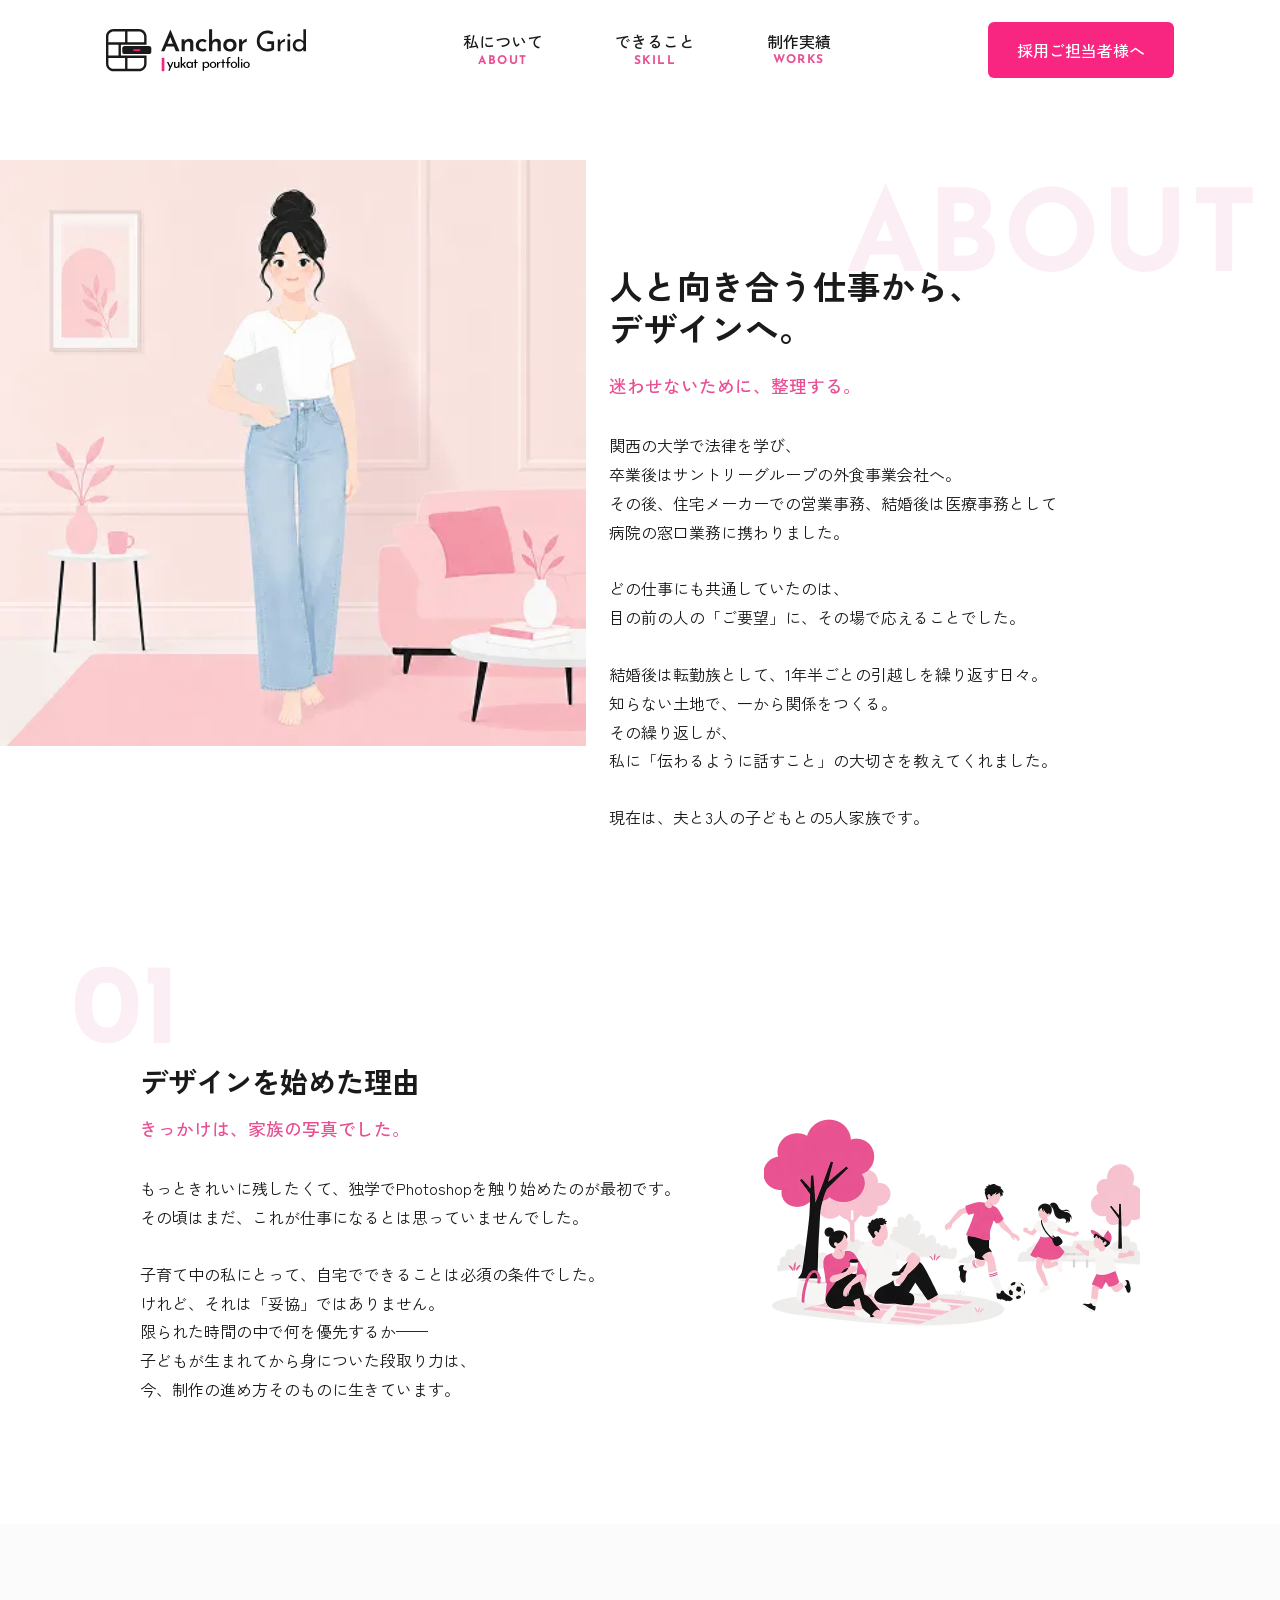
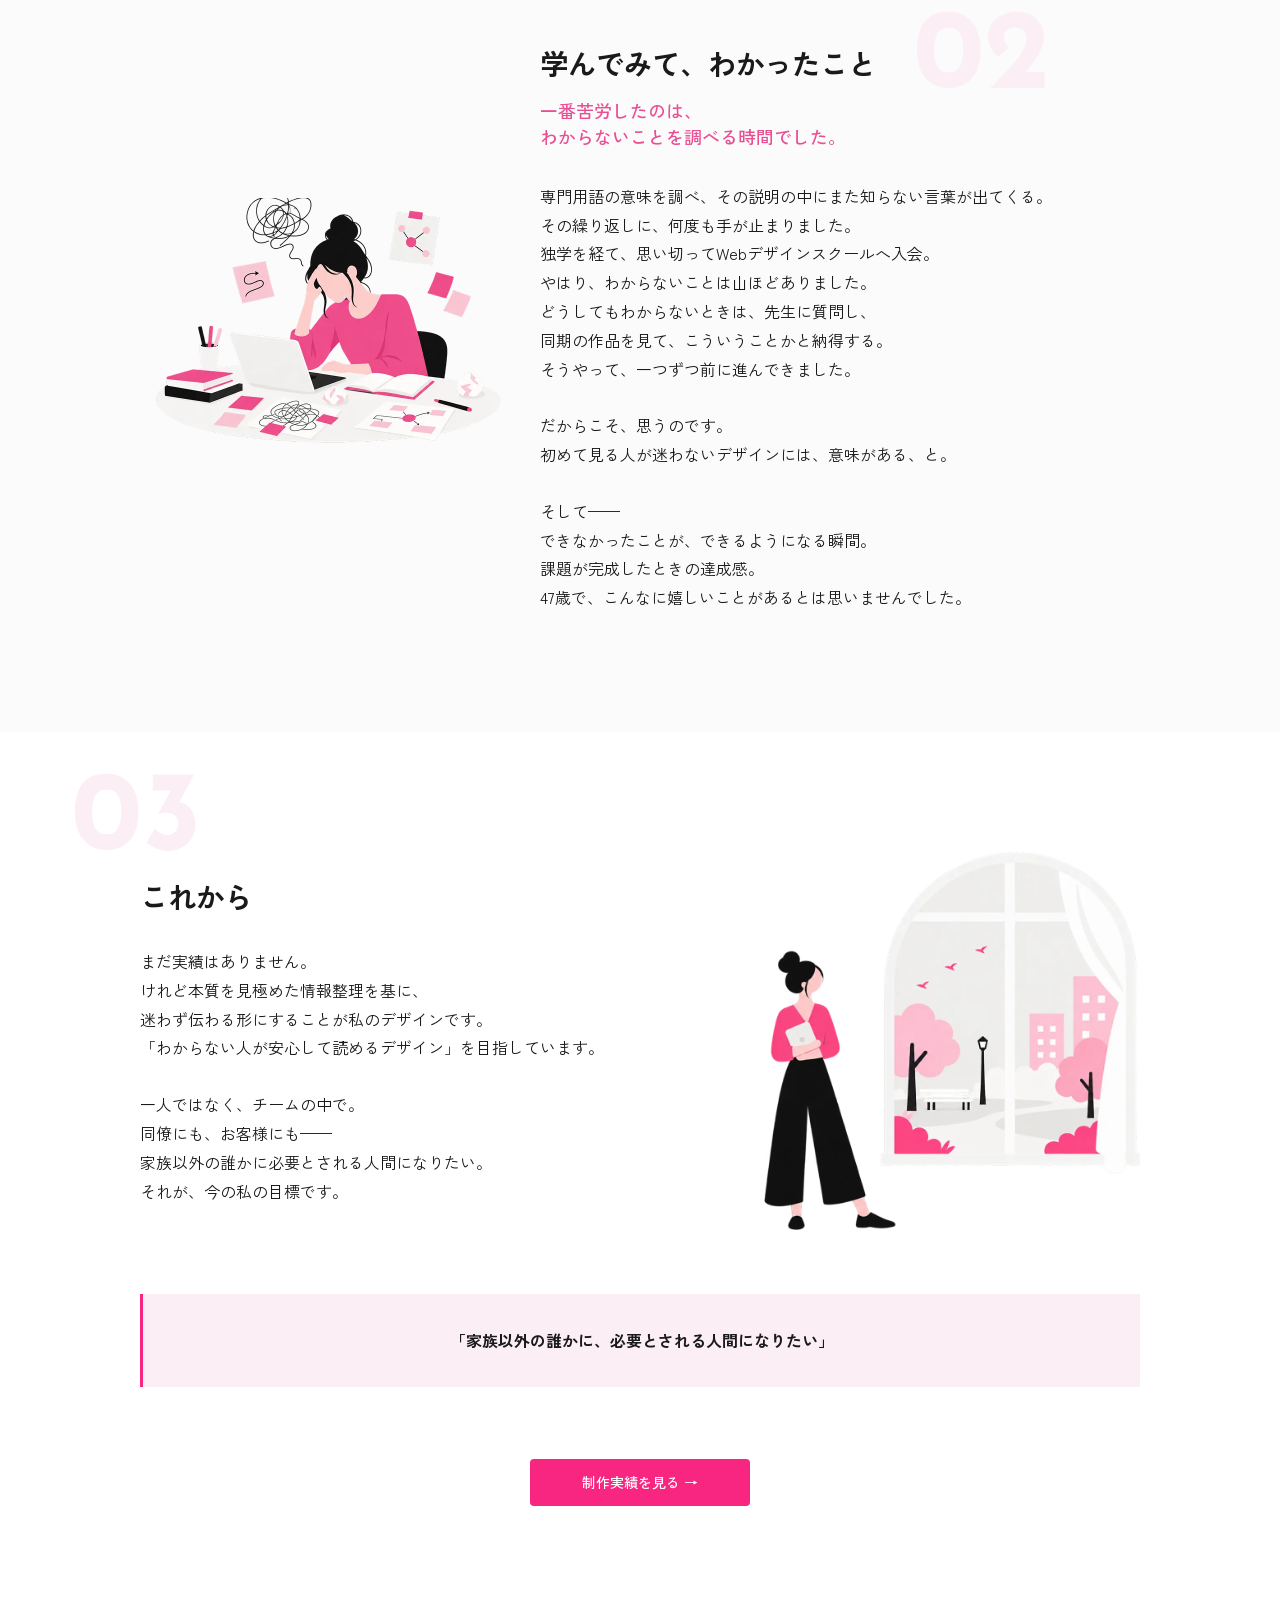
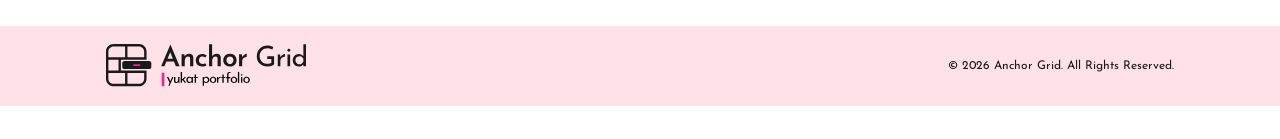
==== commit c3652008: "ローディングを引き出しアニメに刷新／全ページにタイトル・説明文・ファビコンを追加 【ローディング画面】 - トップページのローディングを、ロゴのフェードから引き出しアニメーションに変更 - 散らかった" ====
--- a/about.html
+++ b/about.html
@@ -4,6 +4,9 @@
     <meta charset="UTF-8" />
     <meta name="viewport" content="width=device-width, initial-scale=1.0" />
     <title>私について | Anchor Grid</title>
+    <meta name="description" content="未経験からWebデザインを学び、制作の道に進みました。前職の営業事務・医療事務で身につけた、相手の要望を汲み取り段取りを組む力を、デザインにどう活かしているかをまとめています。" />
+    <meta name="robots" content="noindex" />
+    <link rel="icon" type="image/png" sizes="192x192" href="./images/favicon.png" />
 
     <link rel="stylesheet" href="./css/reset.css" />
     <link rel="preconnect" href="https://fonts.googleapis.com" />
@@ -101,7 +104,7 @@
         <p class="about-lead">迷わせないために、整理する。</p>
         <p class="about-hero-text">
           関西の大学で法律を学び、<br class="br-md" />卒業後はサントリーグループの外食事業会社へ。<br />
-          その後、住宅メーカーでの営業事務、結婚後は医療事務として<br />
+          その後、住宅メーカーでの営業事務、結婚後は医療事務として<br class="br-pc" />
           病院の窓口業務に携わりました。
         </p>
         <p class="about-hero-text">
@@ -132,7 +135,7 @@
             子育て中の私にとって、自宅でできることは必須の条件でした。<br />
             けれど、それは「妥協」ではありません。<br />
             限られた時間の中で何を優先するか——<br />
-            子どもが生まれてから身についた段取り力は、<br />
+            子どもが生まれてから身についた段取り力は、<br class="br-pc" />
             今、制作の進め方そのものに生きています。
           </p>
         </div>
@@ -159,7 +162,7 @@
             その繰り返しに、何度も手が止まりました。<br />
             独学を経て、思い切ってWebデザインスクールへ入会。<br />
             やはり、わからないことは山ほどありました。<br />
-            どうしてもわからないときは、先生に質問し、<br />
+            どうしてもわからないときは、先生に質問し、<br class="br-pc" />
             同期の作品を見て、こういうことかと納得する。<br />
             そうやって、一つずつ前に進んできました。
           </p>
@@ -212,6 +215,12 @@
           <p>「家族以外の誰かに、<br class="br-sp" />必要とされる人間になりたい」</p>
         </blockquote>
       </div>
+
+      <!-- 読み終えた人の次の行き先 -->
+      <nav class="about-cta" aria-label="次のページへ">
+        <a class="about-cta-main" href="works.html">制作実績を見る →</a>
+        <a class="about-cta-sub" href="contact.html">採用ご担当者様へ</a>
+      </nav>
     </section>
 
     <!-- ====================== フッター ====================== -->
--- a/css/style.css
+++ b/css/style.css
@@ -4,6 +4,203 @@
 }
 html{
     scroll-behavior: smooth;
+}
+
+/* ==========================================================
+ローディング（トップページのみ）
+ぐちゃぐちゃの引き出しが出る → カチカチと片付く → 引き出しが引っ込む
+========================================================== */
+.intro{
+    position: fixed;
+    inset: 0;
+    z-index: 1000;
+    display: flex;
+    justify-content: center;
+    align-items: center;
+    background-color: #FBEEF4;
+    transition: opacity 0.5s ease, visibility 0.5s ease;
+}
+/* 引き出しとロゴを重ねるための土台 */
+.intro-stage{
+    position: relative;
+    width: min(400px, 62vw);
+}
+.intro-desk{
+    display: block;
+    width: 100%;
+    height: auto;
+}
+
+/* 引き出し全体。最初から開いていて、片付け終わったら机の中へ引っ込む。
+   中身がそろう1.13秒から0.2秒だけ間を置いて、0.09秒で一気に閉じる。
+   linear ＝ 加速も減速もしない一定の速さ。途中で速さが変わらないぶん、
+   まるごと一瞬で消えたように見える */
+.intro-drawer{
+    animation: intro-drawer-close 0.09s linear 1.33s forwards;
+}
+@keyframes intro-drawer-close{
+    from{
+        transform: translateY(0);
+    }
+    to{
+        transform: translateY(-820px);
+    }
+}
+
+/* 引き出しの中身。
+   まずバラバラに散らかった状態で置いておき、出番が来たら
+   下の @keyframes に書いた道順をたどって定位置まで移動する。
+   最初から見えていてほしいので、透明度は一切いじらない */
+.intro-item{
+    transform-box: fill-box;
+    transform-origin: center;
+}
+
+/* パーツごとの動き方。1つずつ別の道順を通って定位置に向かう。
+   steps(1, end) ＝ 途中は一切なめらかにしない。下の地点でピタッと止まり、
+   次の地点へカクッと飛ぶ。コマ送りアニメと同じ考え方。
+   1コマを持つ長さ・コマ数・遠回りの仕方が1つずつ違うので、動きがそろわない */
+.intro-sticky  { animation: intro-move-sticky 0.45s steps(1, end) 0.25s both; }
+.intro-ruler   { animation: intro-move-ruler 0.71s steps(1, end) 0.27s both; }
+.intro-pencil-1{ animation: intro-move-pencil-1 0.65s steps(1, end) 0.25s both; }
+.intro-pencil-2{ animation: intro-move-pencil-2 0.78s steps(1, end) 0.3s both; }
+.intro-pencil-3{ animation: intro-move-pencil-3 0.56s steps(1, end) 0.32s both; }
+.intro-eraser  { animation: intro-move-eraser 0.67s steps(1, end) 0.25s both; }
+.intro-clip-1  { animation: intro-move-clip-1 0.42s steps(1, end) 0.35s both; }
+.intro-clip-2  { animation: intro-move-clip-2 0.83s steps(1, end) 0.3s both; }
+.intro-clip-3  { animation: intro-move-clip-3 0.54s steps(1, end) 0.38s both; }
+
+@keyframes intro-move-sticky{
+    0%{ transform: translate(-85px, -144px) rotate(-13deg); }
+    30%{ transform: translate(-180px, -54px) rotate(-34deg); }
+    62%{ transform: translate(-85px, 11px) rotate(-15deg); }
+    100%{ transform: translate(0px, 0px) rotate(0deg); }
+}
+
+@keyframes intro-move-ruler{
+    0%{ transform: translate(-288px, -40px) rotate(-52deg); }
+    14%{ transform: translate(-428px, -60px) rotate(-115deg); }
+    31%{ transform: translate(-498px, 0px) rotate(-178deg); }
+    49%{ transform: translate(-388px, 130px) rotate(-241deg); }
+    66%{ transform: translate(-188px, 159px) rotate(-300deg); }
+    83%{ transform: translate(-48px, 56px) rotate(-345deg); }
+    100%{ transform: translate(0px, 0px) rotate(-360deg); }
+}
+
+@keyframes intro-move-pencil-1{
+    0%{ transform: translate(284px, -44px) rotate(62deg); }
+    34%{ transform: translate(48px, -57px) rotate(20deg); }
+    58%{ transform: translate(14px, -39px) rotate(11deg); }
+    76%{ transform: translate(7px, -22px) rotate(6deg); }
+    90%{ transform: translate(3px, -11px) rotate(3deg); }
+    100%{ transform: translate(0px, 0px) rotate(0deg); }
+}
+
+@keyframes intro-move-pencil-2{
+    0%{ transform: translate(286px, 36px) rotate(112deg); }
+    12%{ transform: translate(256px, 6px) rotate(100deg); }
+    25%{ transform: translate(216px, 18px) rotate(88deg); }
+    37%{ transform: translate(176px, -4px) rotate(74deg); }
+    50%{ transform: translate(136px, 16px) rotate(58deg); }
+    63%{ transform: translate(96px, 6px) rotate(42deg); }
+    76%{ transform: translate(56px, 12px) rotate(28deg); }
+    89%{ transform: translate(26px, 4px) rotate(14deg); }
+    100%{ transform: translate(0px, 0px) rotate(0deg); }
+}
+
+@keyframes intro-move-pencil-3{
+    0%{ transform: translate(192px, 6px) rotate(34deg); }
+    22%{ transform: translate(272px, -54px) rotate(52deg); }
+    46%{ transform: translate(132px, 21px) rotate(25deg); }
+    72%{ transform: translate(-53px, -16px) rotate(-14deg); }
+    100%{ transform: translate(0px, 0px) rotate(0deg); }
+}
+
+@keyframes intro-move-eraser{
+    0%{ transform: translate(122px, 114px) rotate(21deg); }
+    16%{ transform: translate(188px, 194px) rotate(-40deg); }
+    33%{ transform: translate(122px, 264px) rotate(-110deg); }
+    52%{ transform: translate(38px, 194px) rotate(-180deg); }
+    70%{ transform: translate(-22px, 94px) rotate(-250deg); }
+    86%{ transform: translate(-28px, 34px) rotate(-320deg); }
+    100%{ transform: translate(0px, 0px) rotate(-360deg); }
+}
+
+@keyframes intro-move-clip-1{
+    0%{ transform: translate(-168px, 254px) rotate(-41deg); }
+    35%{ transform: translate(122px, 94px) rotate(-200deg); }
+    70%{ transform: translate(-18px, 34px) rotate(-330deg); }
+    100%{ transform: translate(0px, 0px) rotate(-360deg); }
+}
+
+@keyframes intro-move-clip-2{
+    0%{ transform: translate(-51px, 274px) rotate(86deg); }
+    11%{ transform: translate(-46px, 246px) rotate(78deg); }
+    22%{ transform: translate(-35px, 210px) rotate(69deg); }
+    33%{ transform: translate(-28px, 184px) rotate(60deg); }
+    45%{ transform: translate(-21px, 155px) rotate(50deg); }
+    56%{ transform: translate(-14px, 115px) rotate(39deg); }
+    67%{ transform: translate(-8px, 74px) rotate(28deg); }
+    79%{ transform: translate(-4px, 45px) rotate(18deg); }
+    90%{ transform: translate(-2px, 20px) rotate(9deg); }
+    100%{ transform: translate(0px, 0px) rotate(0deg); }
+}
+
+@keyframes intro-move-clip-3{
+    0%{ transform: translate(-264px, 84px) rotate(128deg); }
+    19%{ transform: translate(-124px, 146px) rotate(100deg); }
+    41%{ transform: translate(-224px, 56px) rotate(70deg); }
+    63%{ transform: translate(-62px, 94px) rotate(40deg); }
+    82%{ transform: translate(-86px, 16px) rotate(18deg); }
+    100%{ transform: translate(0px, 0px) rotate(0deg); }
+}
+
+/* ロゴ。引き出しが一気に閉まる、その瞬間（1.33秒）から出す。
+   引き出しが消えるのと入れ替わりに、ゆっくりふわっと浮かび上がる */
+.intro-logo{
+    position: absolute;
+    /* 机のピンクの縁は、この枠の上から8.2%の位置で終わる。
+       そのすぐ下に置きたいので13.5%から始める */
+    top: 13.5%;
+    left: 50%;
+    width: 60%;
+    transform: translate(-50%, 0);
+    opacity: 0;
+    animation: intro-logo-in 0.65s ease 1.33s forwards;
+}
+/* うっすら見えるところから始めて、じわっと濃くなる。
+   0からいきなり出すより、先に気配だけ現れるほうがやわらかい */
+@keyframes intro-logo-in{
+    0%{
+        opacity: 0.12;
+        transform: translate(-50%, 8px);
+    }
+    45%{
+        opacity: 0.35;
+    }
+    100%{
+        opacity: 1;
+        transform: translate(-50%, 0);
+    }
+}
+/* 読み込み完了後。背景ごと消える */
+.intro.is-hidden{
+    opacity: 0;
+    visibility: hidden;
+}
+/* 動きを減らす設定にしている人には、動かさずに片付いた状態で見せる */
+@media (prefers-reduced-motion: reduce){
+    .intro-drawer{
+        animation: none;
+    }
+    .intro-item{
+        transform: none;
+        animation: none;
+    }
+    .intro-logo{
+        opacity: 1;
+        animation: none;
+    }
 }
 
 /* ==========================================================
@@ -316,6 +513,7 @@
     background-color: #ffffff;
     border-left: 8px solid #F4C0CD;
     border-radius: 6px;
+    box-shadow: 1px 1px 4px rgba(0, 0, 0, 0.1);
     padding: 23px 23px 0;
     text-align: left;
 }
@@ -757,7 +955,8 @@
 ============================================================= */
 .br-sp,
 .br-md,
-.br-card{
+.br-card,
+.br-contact{
     display: none;
 }
 /* パソコンだけ改行する（スマホでは自然に折り返す） */
@@ -911,6 +1110,50 @@
 }
 
 /* ---------- 引用ブロック ---------- */
+/* ---------- 読み終えた人の次の行き先（aboutページ下部） ---------- */
+.about-cta{
+    display: flex;
+    justify-content: center;
+    gap: 16px;
+    margin-top: 72px;
+    padding: 0 20px;
+}
+/* 主役：制作実績へ */
+.about-cta-main{
+    display: flex;
+    justify-content: center;
+    align-items: center;
+    width: 220px;
+    height: 47px;
+    background-color: #F82581;
+    border-radius: 4px;
+    font-size: 14px;
+    line-height: 1.5;
+    font-weight: 500;
+    color: #ffffff;
+    transition: 0.3s;
+}
+.about-cta-main:hover{
+    background-color: #F891BE;
+}
+/* 脇役：お問い合わせへ。
+   パソコンはヘッダーに同じボタンがあるため、スマホでだけ表示する */
+.about-cta-sub{
+    display: none;
+    justify-content: center;
+    align-items: center;
+    width: 220px;
+    height: 47px;
+    border: 1px solid #E94F93;
+    border-radius: 4px;
+    font-size: 14px;
+    line-height: 1.5;
+    color: #E94F93;
+    transition: 0.3s;
+}
+.about-cta-sub:hover{
+    background-color: #FBEEF4;
+}
 .about-quote{
     width: 100%;
     margin: 40px 0 0;
@@ -1147,6 +1390,16 @@
     margin: 0 auto;
     aspect-ratio: 4 / 3;
     object-fit: contain;
+    box-shadow: 0 4px 4px rgba(0, 0, 0, 0.25);
+}
+/* 切り抜き画像は絵の輪郭に沿って影を落とす（四角い影にならないように） */
+.detail-figure-wide img{
+    box-shadow: none;
+    filter: drop-shadow(0 4px 4px rgba(0, 0, 0, 0.25));
+}
+/* work-05は画像そのものに影が焼き込まれているため、CSSでは付けない */
+.detail-figure-work05 img{
+    box-shadow: none;
 }
 /* 2案を並べて見せる（work-03）。下端を揃える */
 .detail-figure-pair{
@@ -1403,11 +1656,14 @@
     text-decoration: underline;
 }
 .form-submit{
-    display: block;
+    display: flex;
+    justify-content: center;
+    align-items: center;
     width: 200px;
+    height: 47px;
     margin: 28px auto 0;
     padding: 13px;
-    background-color: #E94F93;
+    background-color: #F82581;
     border: none;
     border-radius: 4px;
     font-family: inherit;
@@ -1419,7 +1675,72 @@
     transition: 0.3s;
 }
 .form-submit:hover{
-    background-color: #F82581;
+    background-color: #F891BE;
+}
+/* ---------- 送信中の表示 ---------- */
+/* 送信中はボタンの中身を隠し、代わりにバーを表示する。
+   高さは変えないので、下の要素がずれない */
+.form-submit.is-sending{
+    background-color: transparent;
+    cursor: default;
+}
+.form-submit.is-sending .form-submit-text{
+    display: none;
+}
+.form-submit:disabled{
+    cursor: default;
+}
+
+/* 6つのマスが上下に切り替わりながら順に埋まる。
+   uiverse.io の loader を参考に、色・大きさ・速度をサイトに合わせて調整 */
+.form-spinner{
+    display: none;
+    width: 120px;
+    height: 12px;
+    border-radius: 2px;
+    background:
+        linear-gradient(#F82581 50%, #0000 0),
+        linear-gradient(#0000 50%, #F82581 0),
+        linear-gradient(#F82581 50%, #0000 0),
+        linear-gradient(#0000 50%, #F82581 0),
+        linear-gradient(#F82581 50%, #0000 0),
+        linear-gradient(#0000 50%, #F82581 0)
+        #FBEEF4;
+    background-size: calc(100% / 6 + 1px) 200%;
+    background-repeat: no-repeat;
+}
+.form-submit.is-sending .form-spinner{
+    display: block;
+    animation: form-bars 1.8s infinite;
+}
+@keyframes form-bars{
+    0%{
+        background-position: calc(0*100%/5) 100%, calc(1*100%/5) 0%, calc(2*100%/5) 100%, calc(3*100%/5) 0%, calc(4*100%/5) 100%, calc(5*100%/5) 0%;
+    }
+    16.67%{
+        background-position: calc(0*100%/5) 0%, calc(1*100%/5) 0%, calc(2*100%/5) 100%, calc(3*100%/5) 0%, calc(4*100%/5) 100%, calc(5*100%/5) 0%;
+    }
+    33.33%{
+        background-position: calc(0*100%/5) 0%, calc(1*100%/5) 100%, calc(2*100%/5) 100%, calc(3*100%/5) 0%, calc(4*100%/5) 100%, calc(5*100%/5) 0%;
+    }
+    50%{
+        background-position: calc(0*100%/5) 0%, calc(1*100%/5) 100%, calc(2*100%/5) 0%, calc(3*100%/5) 0%, calc(4*100%/5) 100%, calc(5*100%/5) 0%;
+    }
+    66.67%{
+        background-position: calc(0*100%/5) 0%, calc(1*100%/5) 100%, calc(2*100%/5) 0%, calc(3*100%/5) 100%, calc(4*100%/5) 100%, calc(5*100%/5) 0%;
+    }
+    83.33%{
+        background-position: calc(0*100%/5) 0%, calc(1*100%/5) 100%, calc(2*100%/5) 0%, calc(3*100%/5) 100%, calc(4*100%/5) 0%, calc(5*100%/5) 0%;
+    }
+    100%{
+        background-position: calc(0*100%/5) 0%, calc(1*100%/5) 100%, calc(2*100%/5) 0%, calc(3*100%/5) 100%, calc(4*100%/5) 0%, calc(5*100%/5) 100%;
+    }
+}
+/* 動きを減らす設定の人には動かさない */
+@media (prefers-reduced-motion: reduce){
+    .form-submit.is-sending .form-spinner{
+        animation: none;
+    }
 }
 
 /* ---------- プライバシーポリシー ---------- */
@@ -1477,7 +1798,7 @@
     width: 200px;
     margin: 32px auto 0;
     padding: 13px;
-    background-color: #E94F93;
+    background-color: #F82581;
     border-radius: 4px;
     text-align: center;
     font-size: 14px;
@@ -1487,7 +1808,7 @@
     transition: 0.3s;
 }
 .sent-back:hover{
-    background-color: #F82581;
+    background-color: #F891BE;
 }
 
 /* ==========================================================
@@ -1507,6 +1828,10 @@
     /* ---------- Aboutヒーロー：窮屈になる手前で1カラムへ ---------- */
     .br-md{
         display: none;
+    }
+    /* お問い合わせの本文が3行になる幅から、「ぜひ」の前で改行する */
+    .br-contact{
+        display: inline;
     }
 
     /* ---------- Works：カードが狭くなるので説明文を意味の切れ目で改行 ---------- */
@@ -1826,6 +2151,20 @@
         margin: 32px 0 0;
         padding: 24px 20px;
     }
+    /* ボタンは縦に積んで、指で押しやすい幅に */
+    .about-cta{
+        flex-direction: column;
+        gap: 12px;
+        margin-top: 48px;
+        padding: 0 7.7vw;
+    }
+    .about-cta-main{
+        width: 100%;
+    }
+    .about-cta-sub{
+        display: flex;
+        width: 100%;
+    }
     .about-quote p{
         font-size: 16px;
     }
@@ -1929,8 +2268,12 @@
     .skill-list{
         margin-top: 32px;
     }
+    /* スマホでは文字が入りきらないため、ピンクの内側とカードの余白を詰める */
+    .skill-inner{
+        padding: 32px 10px;
+    }
     .skill-card{
-        padding: 16px 12px 0;
+        padding: 16px 8px 0;
     }
     .skill-name{
         font-size: 15px;
@@ -2044,6 +2387,7 @@
         top: 15px;
         left: -21px;
     }
+    /* 下に回り込んだら、画面幅にかかわらず常に中央に置く */
     .contact-illust{
         width: 32.2%;
         max-width: 150px;
@@ -2051,7 +2395,8 @@
         object-fit: contain;
         top: auto;
         bottom: 0;
-        left: 33.3%;
+        left: 50%;
+        transform: translateX(-50%);
     }
 
     /* ---------- フッター ---------- */
